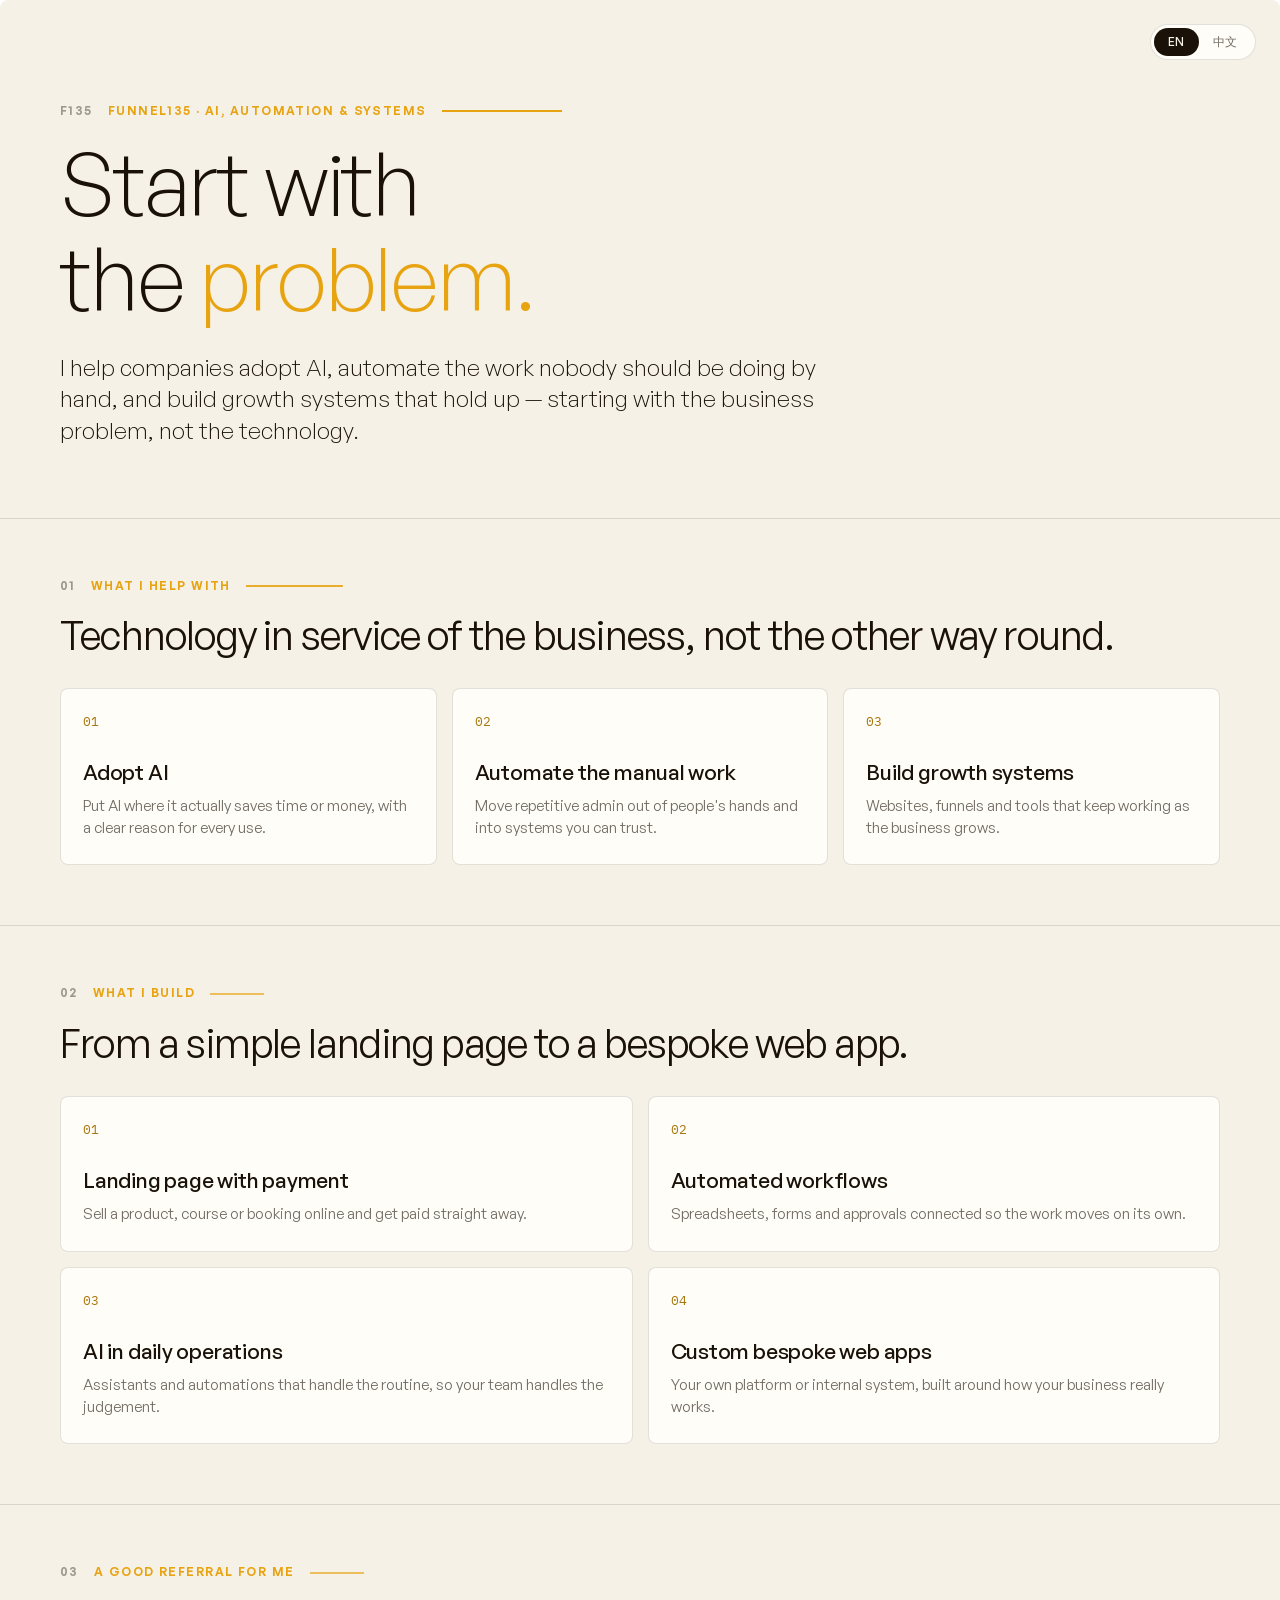
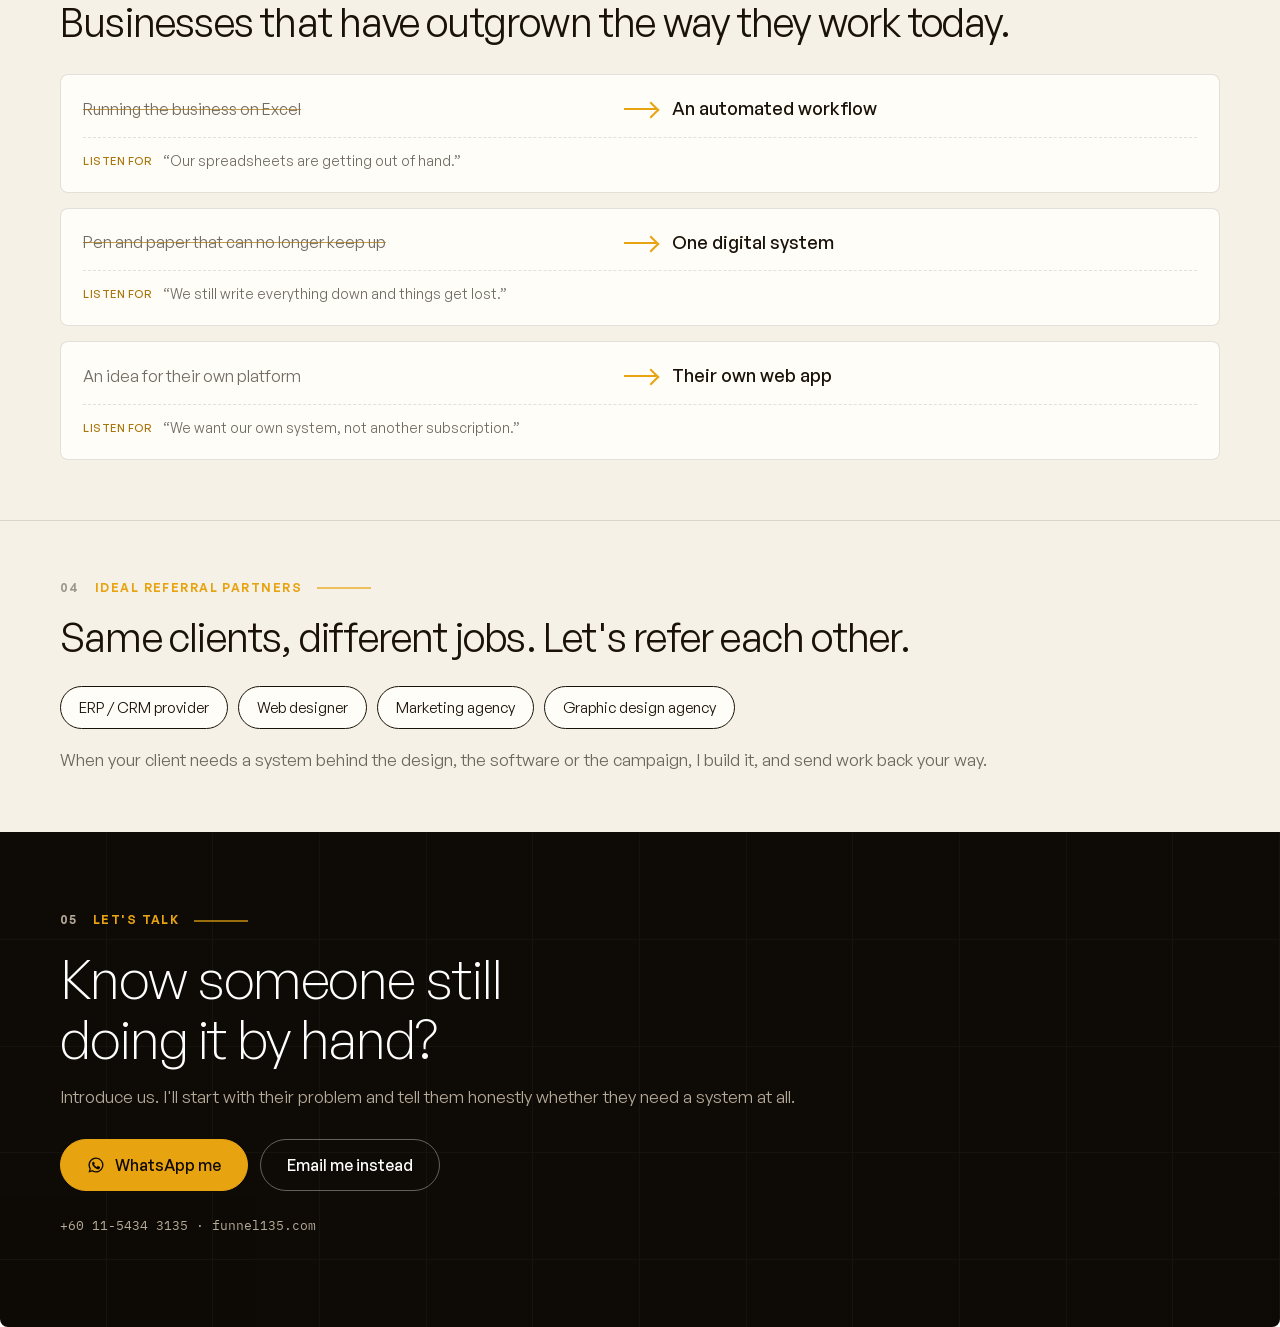
==== profile/ryan.html @ d37a24c1 "first commit" ====
<!doctype html>
<!--
  Funnel135 · BNI "My Business" embed. Single self-contained file: CSS, JS and fonts are all inline.

  Paste into the BNI profile's "My Business" field, replacing the src with this page's GitHub Pages URL:

  <iframe src="https://USERNAME.github.io/REPO/" width="100%" height="1000" scrolling="no" title="Funnel135 - My Business" style="border:0;width:100%;display:block;overflow:hidden" onload="var f=this,h=0,q=0,s=function(){f.style.setProperty('max-height','none','important');if(h)f.style.setProperty('height',h+'px','important')},v=function(){if(q)return;q=1;requestAnimationFrame(function(){q=0;f.contentWindow.postMessage({f135View:{top:f.getBoundingClientRect().top,vh:window.innerHeight}},'*')})};s();if(!f.r){f.r=1;window.addEventListener('message',function(e){if(e.source===f.contentWindow&&e.data&&e.data.f135Height){h=e.data.f135Height;s();v()}});window.addEventListener('scroll',v,{passive:true});window.addEventListener('resize',function(){setTimeout(s,100);v()})}f.contentWindow.postMessage('f135-height','*');v()"></iframe>

  The onload script sizes the frame to the page (f135-height / f135Height) and forwards the host's
  scroll position (f135View) so the eyebrow rules can scrub. Messages are only accepted from this
  frame (e.source), so no domain is hard-coded. Without the script the page falls back to a plain paragraph.
  Add ?lang=zh to the src to open in Chinese.
-->
<html lang="en">
<head>
<meta charset="utf-8">
<meta name="viewport" content="width=device-width, initial-scale=1">
<title>Funnel135 · My Business</title>
<meta name="robots" content="noindex">
<style>
  /* Fonts embedded so the page has no outside requests: General Sans (Fontshare, ITF Free Font License), IBM Plex Mono latin (SIL OFL). */
  @font-face{font-family:'General Sans';font-style:normal;font-weight:300;font-display:swap;src:url([data-uri]) format('woff2');}
  @font-face{font-family:'General Sans';font-style:normal;font-weight:400;font-display:swap;src:url([data-uri]) format('woff2');}
  @font-face{font-family:'General Sans';font-style:normal;font-weight:500;font-display:swap;src:url([data-uri]) format('woff2');}
  @font-face{font-family:'General Sans';font-style:normal;font-weight:600;font-display:swap;src:url([data-uri]) format('woff2');}
  @font-face{font-family:'IBM Plex Mono';font-style:normal;font-weight:400;font-display:swap;src:url([data-uri]) format('woff2');unicode-range:U+0000-00FF, U+0131, U+0152-0153, U+02BB-02BC, U+02C6, U+02DA, U+02DC, U+0304, U+0308, U+0329, U+2000-206F, U+20AC, U+2122, U+2191, U+2193, U+2212, U+2215, U+FEFF, U+FFFD;}

  /* ---- Funnel135 tokens (mirrors static/scss/abstracts/_tokens.scss) ---- */
  :root {
    --c-bg: #f5f1e7; --c-raised: #fffdf7; --c-sunk: #eee8da;
    --c-ink: #1a1208; --c-muted: rgba(26,18,8,.62); --c-dim: rgba(26,18,8,.40); --c-line: rgba(26,18,8,.12);
    --amber: #e8a311; --amber-hot: #ffb830; --amber-deep: #a8760c;
    --void: #0e0a06; --surface: #130d07; --paper: #ffffff; --ash: #b6aa99;
    --ease: cubic-bezier(0.22, 0.61, 0.36, 1); --ease-out: cubic-bezier(0.16, 1, 0.30, 1);
    --d-fast: 240ms; --d-base: 420ms; --d-slow: 720ms;
    --font-sans: 'General Sans', 'Inter', -apple-system, BlinkMacSystemFont, 'PingFang SC', 'Noto Sans SC', 'Microsoft YaHei', sans-serif;
    --font-mono: 'IBM Plex Mono', ui-monospace, SFMono-Regular, Menlo, monospace;
  }
  * { box-sizing: border-box; }
  html, body { margin: 0; background: transparent; }
  body { font-family: var(--font-sans); color: var(--c-ink); -webkit-font-smoothing: antialiased; }
  html[lang^="zh"] body { --font-sans: 'PingFang SC', 'Noto Sans SC', 'Microsoft YaHei', 'General Sans', sans-serif; letter-spacing: .01em; }
  a { color: inherit; }

  .fb { background: var(--c-bg); border-radius: 8px; overflow: hidden; position: relative; }
  .fb__in { padding: clamp(28px, 5vw, 60px) clamp(20px, 5vw, 60px); position: relative; }
  .fb section + section { border-top: 1px solid var(--c-line); }

  /* Section eyebrow: numeral + label + rule (mirrors base/_typography.scss).
     The rule is scrubbed from scroll position: 0.45 wide as the eyebrow enters
     from the bottom, 1 by the time it reaches 45% up the screen, reversing on
     the way back up. Falls back to fully drawn without JS. */
  .eyebrow { display: flex; align-items: center; gap: 15px; margin: 0 0 20px; font-size: 12px; font-weight: 600; line-height: 1.2;
    letter-spacing: .12em; text-transform: uppercase; color: var(--amber); }
  .eyebrow::after { content: ""; flex: 1; height: 1.5px; max-width: 120px; background: var(--amber); transform-origin: left;
    transform: scaleX(var(--eyebrow-scale, 1)); opacity: calc(0.35 + 0.65 * var(--eyebrow-scale, 1)); }
  .eyebrow__index { font-variant-numeric: tabular-nums; color: var(--c-dim); }
  .h { font-weight: 400; font-size: clamp(25px, 3.4vw, 40px); line-height: 1.12; letter-spacing: -.02em; margin: 0 0 15px; }
  .body { font-size: 17px; line-height: 1.5; color: var(--c-muted); margin: 0; }
  .body-sm { font-size: 15px; line-height: 1.45; color: var(--c-muted); margin: 0; }

  /* ---- language switcher ---- */
  .lang { position: absolute; top: clamp(16px, 3vw, 24px); right: clamp(16px, 3vw, 24px); z-index: 3;
    display: inline-flex; padding: 3px; border: 1px solid var(--c-line); border-radius: 70px; background: var(--c-raised); }
  .lang button { font: 500 12px/1 var(--font-sans); letter-spacing: .05em; border: 0; background: none; color: var(--c-muted);
    padding: 8px 14px; border-radius: 70px; cursor: pointer; transition: color var(--d-fast) var(--ease), background var(--d-fast) var(--ease); }
  .lang button:hover { color: var(--c-ink); }
  .lang button[aria-pressed="true"] { background: var(--c-ink); color: var(--c-bg); }
  .lang button:focus-visible { outline: 2px solid var(--amber); outline-offset: 2px; }

  /* ---- hero ---- */
  .hero { overflow: hidden; }
  .hero .fb__in { padding-top: clamp(76px, 9vw, 104px); padding-bottom: clamp(40px, 6vw, 72px); }
  .hero__num { position: absolute; right: -2%; bottom: -18%; font-weight: 300; font-size: clamp(160px, 30vw, 340px); line-height: 1;
    letter-spacing: -.04em; color: transparent; -webkit-text-stroke: 1px rgba(232,163,17,.35); pointer-events: none; user-select: none;
    animation: drift 14s var(--ease) infinite alternate; }
  .hero__title { font-weight: 300; font-size: clamp(40px, 7.4vw, 88px); line-height: 1.02; letter-spacing: -.025em; margin: 0 0 24px; max-width: 12ch; position: relative; }
  .hero__title .ln { display: block; overflow: hidden; padding-bottom: .06em; }
  .hero__title .ln > span { display: block; transform: translateY(105%); transition: transform 900ms var(--ease-out); }
  .hero__title .ln:nth-child(2) > span { transition-delay: 90ms; }
  .is-ready .hero__title .ln > span { transform: none; }
  .hero__title em { font-style: normal; color: var(--amber); }
  .hero__lede { font-size: clamp(18px, 2.1vw, 23px); font-weight: 300; line-height: 1.35; max-width: 34em; margin: 0; position: relative; }

  /* ---- cards (what I help with, what I build) ---- */
  .pillars { display: grid; grid-template-columns: repeat(3, 1fr); gap: 15px; margin-top: 30px; }
  .pillars--2 { grid-template-columns: repeat(2, 1fr); }
  .card { background: var(--c-raised); border: 1px solid var(--c-line); border-radius: 8px; padding: 24px 22px 26px; position: relative; overflow: hidden;
    transition: transform var(--d-base) var(--ease-out), box-shadow var(--d-base) var(--ease-out); }
  .card::after { content: ""; position: absolute; left: 0; right: 0; bottom: 0; height: 2px; background: var(--amber); transform: scaleX(0); transform-origin: left;
    transition: transform var(--d-base) var(--ease-out); }
  .card:hover { transform: translateY(-4px); box-shadow: 0 14px 30px -18px rgba(26,18,8,.35); }
  .card:hover::after { transform: scaleX(1); }
  .card__n { font-family: var(--font-mono); font-size: 13px; color: var(--amber-deep); margin-bottom: 30px; display: block; }
  .card h3 { font-size: 21px; font-weight: 500; line-height: 1.2; margin: 0 0 10px; letter-spacing: -.01em; }

  /* ---- referral (from -> to) ---- */
  .refs { display: grid; gap: 15px; margin-top: 30px; }
  .ref { background: var(--c-raised); border: 1px solid var(--c-line); border-radius: 8px; padding: 22px; display: grid;
    grid-template-columns: 1fr 32px 1fr; gap: 16px; align-items: center; }
  .ref__from { color: var(--c-muted); font-size: 16px; line-height: 1.4; }
  .ref__from s { text-decoration-color: rgba(232,163,17,.0); transition: text-decoration-color 600ms var(--ease) 700ms; }
  .ref.is-in .ref__from s { text-decoration-color: rgba(168,118,12,.7); }
  .ref__to { font-size: 18px; font-weight: 500; line-height: 1.3; }
  .ref__arrow { height: 2px; background: var(--c-line); position: relative; }
  .ref__arrow::before { content: ""; position: absolute; inset: 0; background: var(--amber); transform: scaleX(0); transform-origin: left; transition: transform 700ms var(--ease-out); }
  .ref__arrow::after { content: ""; position: absolute; right: -1px; top: -4px; width: 10px; height: 10px; border-top: 2px solid var(--amber); border-right: 2px solid var(--amber);
    transform: rotate(45deg) scale(0); transition: transform 300ms var(--ease-out) 600ms; }
  .ref.is-in .ref__arrow::before { transform: scaleX(1); }
  .ref.is-in .ref__arrow::after { transform: rotate(45deg) scale(1); }
  .ref__say { grid-column: 1 / -1; border-top: 1px dashed var(--c-line); padding-top: 14px; font-size: 14px; color: var(--c-muted); display: flex; gap: 10px; }
  .ref__say span:first-child { font-size: 11px; font-weight: 500; letter-spacing: .05em; text-transform: uppercase; color: var(--amber-deep); white-space: nowrap; padding-top: 2px; }

  /* ---- partners ---- */
  .chips { display: flex; flex-wrap: wrap; gap: 10px; margin: 26px 0 18px; padding: 0; list-style: none; }
  .chips li { border: 1px solid var(--c-ink); border-radius: 70px; padding: 10px 18px; font-size: 15px; background: var(--c-raised);
    transition: background var(--d-fast) var(--ease), color var(--d-fast) var(--ease), border-color var(--d-fast) var(--ease); }
  .chips li:hover { background: var(--amber); border-color: var(--amber); }

  /* ---- contact (inverted) ---- */
  .is-dark { background: var(--void); color: var(--paper); position: relative; overflow: hidden; }
  .is-dark .eyebrow__index { color: var(--ash); }
  .is-dark .body { color: var(--ash); }
  .grid { position: absolute; inset: 0; display: grid; grid-template-columns: repeat(12, 1fr); pointer-events: none; opacity: .9; }
  .grid i { border-right: 1px solid rgba(255,255,255,.04); border-bottom: 1px solid rgba(255,255,255,.04); aspect-ratio: 1; transition: background 3s var(--ease); }
  .grid i.on { background: rgba(232,163,17,.14); transition: background 120ms linear; }
  .contact .fb__in { padding-top: clamp(44px, 7vw, 80px); padding-bottom: clamp(44px, 7vw, 80px); }
  .contact .h { font-weight: 300; font-size: clamp(30px, 4.6vw, 54px); max-width: 15ch; }
  .actions { display: flex; flex-wrap: wrap; gap: 12px; margin-top: 30px; }
  .btn { display: inline-flex; align-items: center; gap: 10px; text-decoration: none; font: 500 16px/1 var(--font-sans); padding: 16px 26px; border-radius: 70px;
    border: 1px solid currentColor; position: relative; overflow: hidden; transition: background var(--d-fast) var(--ease), color var(--d-fast) var(--ease), transform 120ms var(--ease); }
  .btn:active { transform: scale(.98); }
  .btn svg { width: 18px; height: 18px; flex: none; }
  .btn--solid { background: var(--amber); border-color: var(--amber); color: var(--void); }
  .btn--solid:hover { background: var(--amber-hot); border-color: var(--amber-hot); }
  .btn--solid::after { content: ""; position: absolute; top: 0; bottom: 0; width: 40%; left: -60%; background: linear-gradient(100deg, transparent, rgba(255,255,255,.45), transparent);
    animation: shine 4.5s var(--ease) infinite; }
  .btn--ghost { color: var(--paper); border-color: rgba(255,255,255,.35); }
  .btn--ghost:hover { background: var(--paper); color: var(--void); }
  .btn:focus-visible { outline: 2px solid var(--amber-hot); outline-offset: 3px; }
  .meta { margin-top: 26px; font-family: var(--font-mono); font-size: 13px; color: var(--ash); }

  /* ---- scroll reveal ---- */
  [data-reveal] { opacity: 0; transform: translateY(18px); transition: opacity var(--d-slow) var(--ease-out), transform var(--d-slow) var(--ease-out); }
  [data-reveal].is-in { opacity: 1; transform: none; }
  [data-reveal="stagger"] > * { opacity: 0; transform: translateY(18px); transition: opacity var(--d-slow) var(--ease-out), transform var(--d-slow) var(--ease-out); }
  [data-reveal="stagger"].is-in { opacity: 1; transform: none; }
  [data-reveal="stagger"].is-in > * { opacity: 1; transform: none; }
  [data-reveal="stagger"].is-in > :nth-child(2) { transition-delay: 90ms; } [data-reveal="stagger"].is-in > :nth-child(3) { transition-delay: 180ms; }
  [data-reveal="stagger"].is-in > :nth-child(4) { transition-delay: 270ms; }

  @keyframes drift { from { transform: translate(0, 0); } to { transform: translate(-30px, -14px); } }
  @keyframes shine { 0%, 65% { left: -60%; } 100% { left: 130%; } }

  /* ---- compact fallback: plain text when the frame can't show the full design ---- */
  .plain { display: none; font-size: 15px; line-height: 1.5; color: var(--c-ink); margin: 0; padding: 4px 0; }
  .plain a { color: var(--amber-deep); }
  .compact .fb { display: none; }
  .compact .plain { display: block; }

  @media (max-width: 720px) {
    .pillars, .pillars--2 { grid-template-columns: 1fr; }
    .ref { grid-template-columns: 1fr; gap: 12px; }
    .ref__arrow { width: 32px; }
    .ref__say { flex-direction: column; gap: 4px; }
    .btn { width: 100%; justify-content: center; }
  }
  @media (prefers-reduced-motion: reduce) {
    *, *::before, *::after { animation: none !important; transition: none !important; }
    [data-reveal], [data-reveal] > *, .hero__title .ln > span { opacity: 1 !important; transform: none !important; }
    .ref__arrow::before, .eyebrow::after { transform: none !important; opacity: 1 !important; }
    .ref__arrow::after { transform: rotate(45deg) !important; }
  }
</style>
</head>
<body>

<div class="fb" id="fb">

  <div class="lang" role="group" aria-label="Language">
    <button type="button" data-lang="en" aria-pressed="true">EN</button>
    <button type="button" data-lang="zh" aria-pressed="false">中文</button>
  </div>

  <!-- Hero -->
  <section class="hero">
    <div class="hero__num" aria-hidden="true">135</div>
    <div class="fb__in">
      <p class="eyebrow"><span class="eyebrow__index">F135</span><span data-i18n="hero.label">Funnel135 · AI, automation &amp; systems</span></p>
      <h1 class="hero__title">
        <span class="ln"><span data-i18n="hero.t1">Start with</span></span>
        <span class="ln"><span data-i18n="hero.t2">the <em>problem.</em></span></span>
      </h1>
      <p class="hero__lede" data-i18n="hero.lede">I help companies adopt AI, automate the work nobody should be doing by hand, and build growth systems that hold up — starting with the business problem, not the technology.</p>    </div>
  </section>

  <!-- What I help with -->
  <section>
    <div class="fb__in">
      <p class="eyebrow"><span class="eyebrow__index">01</span><span data-i18n="help.label">What I help with</span></p>
      <h2 class="h" data-i18n="help.h">Technology in service of the business, not the other way round.</h2>
      <div class="pillars" data-reveal="stagger">
        <div class="card">
          <span class="card__n">01</span>
          <h3 data-i18n="help.c1.h">Adopt AI</h3>
          <p class="body-sm" data-i18n="help.c1.p">Put AI where it actually saves time or money, with a clear reason for every use.</p>
        </div>
        <div class="card">
          <span class="card__n">02</span>
          <h3 data-i18n="help.c2.h">Automate the manual work</h3>
          <p class="body-sm" data-i18n="help.c2.p">Move repetitive admin out of people's hands and into systems you can trust.</p>
        </div>
        <div class="card">
          <span class="card__n">03</span>
          <h3 data-i18n="help.c3.h">Build growth systems</h3>
          <p class="body-sm" data-i18n="help.c3.p">Websites, funnels and tools that keep working as the business grows.</p>
        </div>
      </div>
    </div>
  </section>

  <!-- What I build -->
  <section>
    <div class="fb__in">
      <p class="eyebrow"><span class="eyebrow__index">02</span><span data-i18n="build.label">What I build</span></p>
      <h2 class="h" data-i18n="build.h">From a simple landing page to a bespoke web app.</h2>
      <div class="pillars pillars--2" data-reveal="stagger">
        <div class="card">
          <span class="card__n">01</span>
          <h3 data-i18n="build.s1.h">Landing page with payment</h3>
          <p class="body-sm" data-i18n="build.s1.p">Sell a product, course or booking online and get paid straight away.</p>
        </div>
        <div class="card">
          <span class="card__n">02</span>
          <h3 data-i18n="build.s2.h">Automated workflows</h3>
          <p class="body-sm" data-i18n="build.s2.p">Spreadsheets, forms and approvals connected so the work moves on its own.</p>
        </div>
        <div class="card">
          <span class="card__n">03</span>
          <h3 data-i18n="build.s3.h">AI in daily operations</h3>
          <p class="body-sm" data-i18n="build.s3.p">Assistants and automations that handle the routine, so your team handles the judgement.</p>
        </div>
        <div class="card">
          <span class="card__n">04</span>
          <h3 data-i18n="build.s4.h">Custom bespoke web apps</h3>
          <p class="body-sm" data-i18n="build.s4.p">Your own platform or internal system, built around how your business really works.</p>
        </div>
      </div>
    </div>
  </section>

  <!-- Ideal referral -->
  <section>
    <div class="fb__in">
      <p class="eyebrow"><span class="eyebrow__index">03</span><span data-i18n="ref.label">A good referral for me</span></p>
      <h2 class="h" data-i18n="ref.h">Businesses that have outgrown the way they work today.</h2>
      <div class="refs">
        <div class="ref" data-reveal>
          <div class="ref__from"><s data-i18n="ref.r1.from">Running the business on Excel</s></div>
          <div class="ref__arrow" aria-hidden="true"></div>
          <div class="ref__to" data-i18n="ref.r1.to">An automated workflow</div>
          <div class="ref__say"><span data-i18n="ref.listen">Listen for</span><span data-i18n="ref.r1.say">“Our spreadsheets are getting out of hand.”</span></div>
        </div>
        <div class="ref" data-reveal>
          <div class="ref__from"><s data-i18n="ref.r2.from">Pen and paper that can no longer keep up</s></div>
          <div class="ref__arrow" aria-hidden="true"></div>
          <div class="ref__to" data-i18n="ref.r2.to">One digital system</div>
          <div class="ref__say"><span data-i18n="ref.listen">Listen for</span><span data-i18n="ref.r2.say">“We still write everything down and things get lost.”</span></div>
        </div>
        <div class="ref" data-reveal>
          <div class="ref__from"><span data-i18n="ref.r3.from">An idea for their own platform</span></div>
          <div class="ref__arrow" aria-hidden="true"></div>
          <div class="ref__to" data-i18n="ref.r3.to">Their own web app</div>
          <div class="ref__say"><span data-i18n="ref.listen">Listen for</span><span data-i18n="ref.r3.say">“We want our own system, not another subscription.”</span></div>
        </div>
      </div>
    </div>
  </section>

  <!-- Referral partners -->
  <section>
    <div class="fb__in">
      <p class="eyebrow"><span class="eyebrow__index">04</span><span data-i18n="partner.label">Ideal referral partners</span></p>
      <h2 class="h" data-i18n="partner.h">Same clients, different jobs. Let's refer each other.</h2>
      <ul class="chips" data-reveal="stagger">
        <li data-i18n="partner.p1">ERP / CRM provider</li>
        <li data-i18n="partner.p2">Web designer</li>
        <li data-i18n="partner.p3">Marketing agency</li>
        <li data-i18n="partner.p4">Graphic design agency</li>
      </ul>
      <p class="body" data-i18n="partner.p">When your client needs a system behind the design, the software or the campaign, I build it, and send work back your way.</p>
    </div>
  </section>

  <!-- Contact -->
  <section class="contact is-dark">
    <div class="grid" id="grid" aria-hidden="true"></div>
    <div class="fb__in">
      <p class="eyebrow"><span class="eyebrow__index">05</span><span data-i18n="contact.label">Let's talk</span></p>
      <h2 class="h" data-i18n="contact.h">Know someone still doing it by hand?</h2>
      <p class="body" data-i18n="contact.p">Introduce us. I'll start with their problem and tell them honestly whether they need a system at all.</p>
      <div class="actions">
        <a class="btn btn--solid" href="https://wa.me/601154343135" target="_blank" rel="noopener">
          <svg viewBox="0 0 24 24" fill="currentColor" aria-hidden="true"><path d="M12 2a10 10 0 0 0-8.6 15.1L2 22l5-1.3A10 10 0 1 0 12 2Zm0 18.2a8.2 8.2 0 0 1-4.2-1.2l-.3-.2-3 .8.8-2.9-.2-.3A8.2 8.2 0 1 1 12 20.2Zm4.5-6.1c-.2-.1-1.5-.7-1.7-.8-.2-.1-.4-.1-.6.1l-.8 1c-.1.2-.3.2-.5.1a6.7 6.7 0 0 1-3.3-2.9c-.2-.4.2-.4.7-1.3.1-.2 0-.3 0-.4l-.8-1.8c-.2-.5-.4-.4-.6-.4h-.5a1 1 0 0 0-.7.3 3 3 0 0 0-.9 2.2 5.2 5.2 0 0 0 1.1 2.7 11.8 11.8 0 0 0 4.5 4c1.7.7 2.3.8 3.2.6.5-.1 1.5-.6 1.7-1.2.2-.6.2-1.1.2-1.2-.1-.1-.3-.2-.5-.3Z"/></svg>
          <span data-i18n="contact.wa">WhatsApp me</span>
        </a>
        <a class="btn btn--ghost" href="mailto:hello@funnel135.com" data-i18n="contact.email">Email me instead</a>
      </div>
      <p class="meta">+60 11-5434 3135 · funnel135.com</p>
    </div>
  </section>
</div>

<p class="plain" id="plain"><span data-i18n="plain">Funnel135 helps companies adopt AI, automate manual work and build growth systems, from a simple landing page with payment to a custom web app. Good referrals: businesses running on Excel, on pen and paper, or wanting their own web app.</span> <a href="https://wa.me/601154343135" target="_blank" rel="noopener">WhatsApp +60 11-5434 3135</a> · <a href="mailto:hello@funnel135.com">hello@funnel135.com</a></p>

<script>
/* Language switcher: EN is written in the markup; ZH comes from this table. */
(function () {
  var ZH = {
    'hero.label': 'Funnel135 · AI、自动化与系统',
    'hero.t1': '先从',
    'hero.t2': '<em>问题</em>开始。',
    'hero.lede': '我帮助企业导入 AI，把不该靠人手做的工作自动化，并打造经得起考验的增长系统——从业务问题出发，而不是从技术出发。',
    'help.label': '我能帮什么',
    'help.h': '让技术为业务服务，而不是反过来。',
    'help.c1.h': '导入 AI',
    'help.c1.p': '把 AI 用在真正能省时间、省成本的地方，每一项都有清楚的理由。',
    'help.c2.h': '把手工作业自动化',
    'help.c2.p': '把重复的行政工作从人手中移到可靠的系统里。',
    'help.c3.h': '打造增长系统',
    'help.c3.p': '网站、销售漏斗与工具，随着业务成长持续发挥作用。',
    'build.label': '我做什么',
    'build.h': '从简单的收款落地页，到量身定制的网络应用。',
    'build.s1.h': '附带收款的落地页',
    'build.s1.p': '在线销售产品、课程或预约，马上收款。',
    'build.s2.h': '自动化工作流程',
    'build.s2.p': '把表格、表单与审批串连起来，让工作自动往前走。',
    'build.s3.h': '日常运营中的 AI',
    'build.s3.p': '让助手与自动化处理例行工作，团队专注于需要判断的事。',
    'build.s4.h': '量身定制的网络应用',
    'build.s4.p': '属于你自己的平台或内部系统，按照业务的真实运作方式打造。',
    'ref.label': '我的理想转介',
    'ref.h': '现有做法已经跟不上业务的公司。',
    'ref.listen': '留意这句话',
    'ref.r1.from': '靠 Excel 管理整个业务',
    'ref.r1.to': '自动化工作流程',
    'ref.r1.say': '“我们的表格已经乱到管不了了。”',
    'ref.r2.from': '纸笔作业，已经应付不来',
    'ref.r2.to': '一套数码系统',
    'ref.r2.say': '“我们还是什么都用手写，常常有东西不见。”',
    'ref.r3.from': '想拥有自己的平台',
    'ref.r3.to': '自己的网络应用',
    'ref.r3.say': '“我们想要自己的系统，不想再多订一个软件。”',
    'partner.label': '理想转介伙伴',
    'partner.h': '服务同一群客户，各做各的专业。互相转介吧。',
    'partner.p1': 'ERP / CRM 供应商',
    'partner.p2': '网页设计师',
    'partner.p3': '营销公司',
    'partner.p4': '平面设计公司',
    'partner.p': '当你的客户在设计、软件或营销活动背后需要一套系统时，由我来打造，也会把生意转介回给你。',
    'contact.label': '聊一聊',
    'contact.h': '认识还在靠人手做事的人吗？',
    'contact.p': '介绍我们认识。我会先了解他们的问题，并坦白告诉他们是否真的需要一套系统。',
    'contact.wa': 'WhatsApp 联系我',
    'contact.email': '改用电邮联系',
    'plain': 'Funnel135 帮助企业导入 AI、将手工作业自动化并打造增长系统，从附带收款的落地页到量身定制的网络应用。理想转介：靠 Excel 或纸笔运作、或想拥有自己网络应用的企业。'
  };
  var els = document.querySelectorAll('[data-i18n]');
  var EN = [];
  for (var i = 0; i < els.length; i++) EN.push(els[i].innerHTML);
  var btns = document.querySelectorAll('.lang button');

  function setLang(lang) {
    if (lang !== 'zh') lang = 'en';
    for (var i = 0; i < els.length; i++) {
      var zh = ZH[els[i].getAttribute('data-i18n')];
      els[i].innerHTML = lang === 'zh' && zh ? zh : EN[i];
    }
    document.documentElement.lang = lang === 'zh' ? 'zh-Hans' : 'en';
    for (var j = 0; j < btns.length; j++) btns[j].setAttribute('aria-pressed', btns[j].getAttribute('data-lang') === lang);
    try { localStorage.setItem('f135-lang', lang); } catch (e) {}
  }
  for (var k = 0; k < btns.length; k++) btns[k].addEventListener('click', function () { setLang(this.getAttribute('data-lang')); });

  var m = location.search.match(/[?&]lang=(en|zh)/i), start = m ? m[1].toLowerCase() : null;
  if (!start) { try { start = localStorage.getItem('f135-lang'); } catch (e) {} }
  setLang(start || 'en');
})();

/* Motion: hero line mask, scroll reveals, amber grid flashes. */
(function () {
  var reduce = window.matchMedia && window.matchMedia('(prefers-reduced-motion: reduce)').matches;
  requestAnimationFrame(function () { document.getElementById('fb').classList.add('is-ready'); });

  var targets = document.querySelectorAll('[data-reveal]');
  function showAll() { for (var i = 0; i < targets.length; i++) targets[i].classList.add('is-in'); }
  if (reduce || !('IntersectionObserver' in window)) showAll();
  else {
    var io = new IntersectionObserver(function (en) {
      en.forEach(function (e) { if (e.isIntersecting) { e.target.classList.add('is-in'); io.unobserve(e.target); } });
    }, { threshold: 0.2 });
    for (var i = 0; i < targets.length; i++) io.observe(targets[i]);
    setTimeout(showAll, 8000); /* never leave content hidden */
  }

  var grid = document.getElementById('grid');
  for (var c = 0; c < 12 * 8; c++) grid.appendChild(document.createElement('i'));
  if (reduce) return;
  var cells = grid.children;
  setInterval(function () {
    var cell = cells[Math.floor(Math.random() * cells.length)];
    cell.classList.add('on');
    setTimeout(function () { cell.classList.remove('on'); }, 160);
  }, 260);
})();

/* Eyebrow rule: scrubbed off scroll position, not looped (mirrors initEyebrow
   in static/js/main.js). The frame is sized to its content, so it never
   scrolls itself: the host page's onload script forwards the frame's position
   as { f135View: { top, vh } } and that stands in for our own scroll.
   Opened on its own, it reads its own scroll. Until either arrives the rules
   stay fully drawn. */
(function () {
  var rules = Array.prototype.slice.call(document.querySelectorAll('.eyebrow'));
  if (!rules.length || (window.matchMedia && window.matchMedia('(prefers-reduced-motion: reduce)').matches)) return;

  var MIN = 0.45, END = 0.45, view = null, queued = false,
      inFrame = (function () { try { return window.self !== window.top; } catch (e) { return true; } })();

  function update() {
    queued = false;
    var offset = view ? view.top : 0, vh = view ? view.vh : window.innerHeight;
    rules.forEach(function (el) {
      var top = offset + el.getBoundingClientRect().top;
      var progress = (vh - top) / (vh * (1 - END));
      if (progress < 0) progress = 0;
      if (progress > 1) progress = 1;
      el.style.setProperty('--eyebrow-scale', (MIN + (1 - MIN) * progress).toFixed(3));
    });
  }
  function onScroll() { if (queued) return; queued = true; requestAnimationFrame(update); }

  if (inFrame) {
    window.addEventListener('message', function (e) {
      if (e.source === window.parent && e.data && e.data.f135View) { view = e.data.f135View; onScroll(); }
    });
  } else {
    update();
    window.addEventListener('scroll', onScroll, { passive: true });
    window.addEventListener('resize', onScroll, { passive: true });
  }
})();

/* Auto-height handshake with the host page, plus a compact fallback.
   In a frame: show the plain paragraph until the host answers 'f135-height'
   and makes the frame tall enough. On its own: always the full design. */
(function () {
  var root = document.documentElement, fb = document.getElementById('fb'), last = 0, shook = false,
      inFrame = (function () { try { return window.self !== window.top; } catch (e) { return true; } })();
  function fullH() { return Math.ceil(fb.getBoundingClientRect().height) || fb.scrollHeight; }
  function send() {
    if (!inFrame) return;
    var wasCompact = root.classList.contains('compact');
    if (wasCompact) root.classList.remove('compact'); /* measure the full design, not the fallback */
    var h = fullH();
    if (wasCompact) root.classList.add('compact');
    if (h && h !== last) { last = h; try { parent.postMessage({ f135Height: h }, '*'); } catch (e) {} }
  }
  function check() {
    var ok = !inFrame || (shook && window.innerHeight >= last - 40);
    root.classList.toggle('compact', !ok);
  }
  check();
  window.addEventListener('message', function (e) {
    if (e.data === 'f135-height') { shook = true; last = 0; send(); setTimeout(check, 150); setTimeout(check, 800); }
  });
  window.addEventListener('load', function () { send(); check(); setTimeout(check, 1500); setTimeout(check, 4000); });
  window.addEventListener('resize', function () { send(); setTimeout(check, 100); });
  document.addEventListener('click', function (e) { if (e.target.closest && e.target.closest('.lang')) setTimeout(function () { send(); check(); }, 50); });
  if ('ResizeObserver' in window) new ResizeObserver(send).observe(fb);
})();
</script>
</body>
</html>
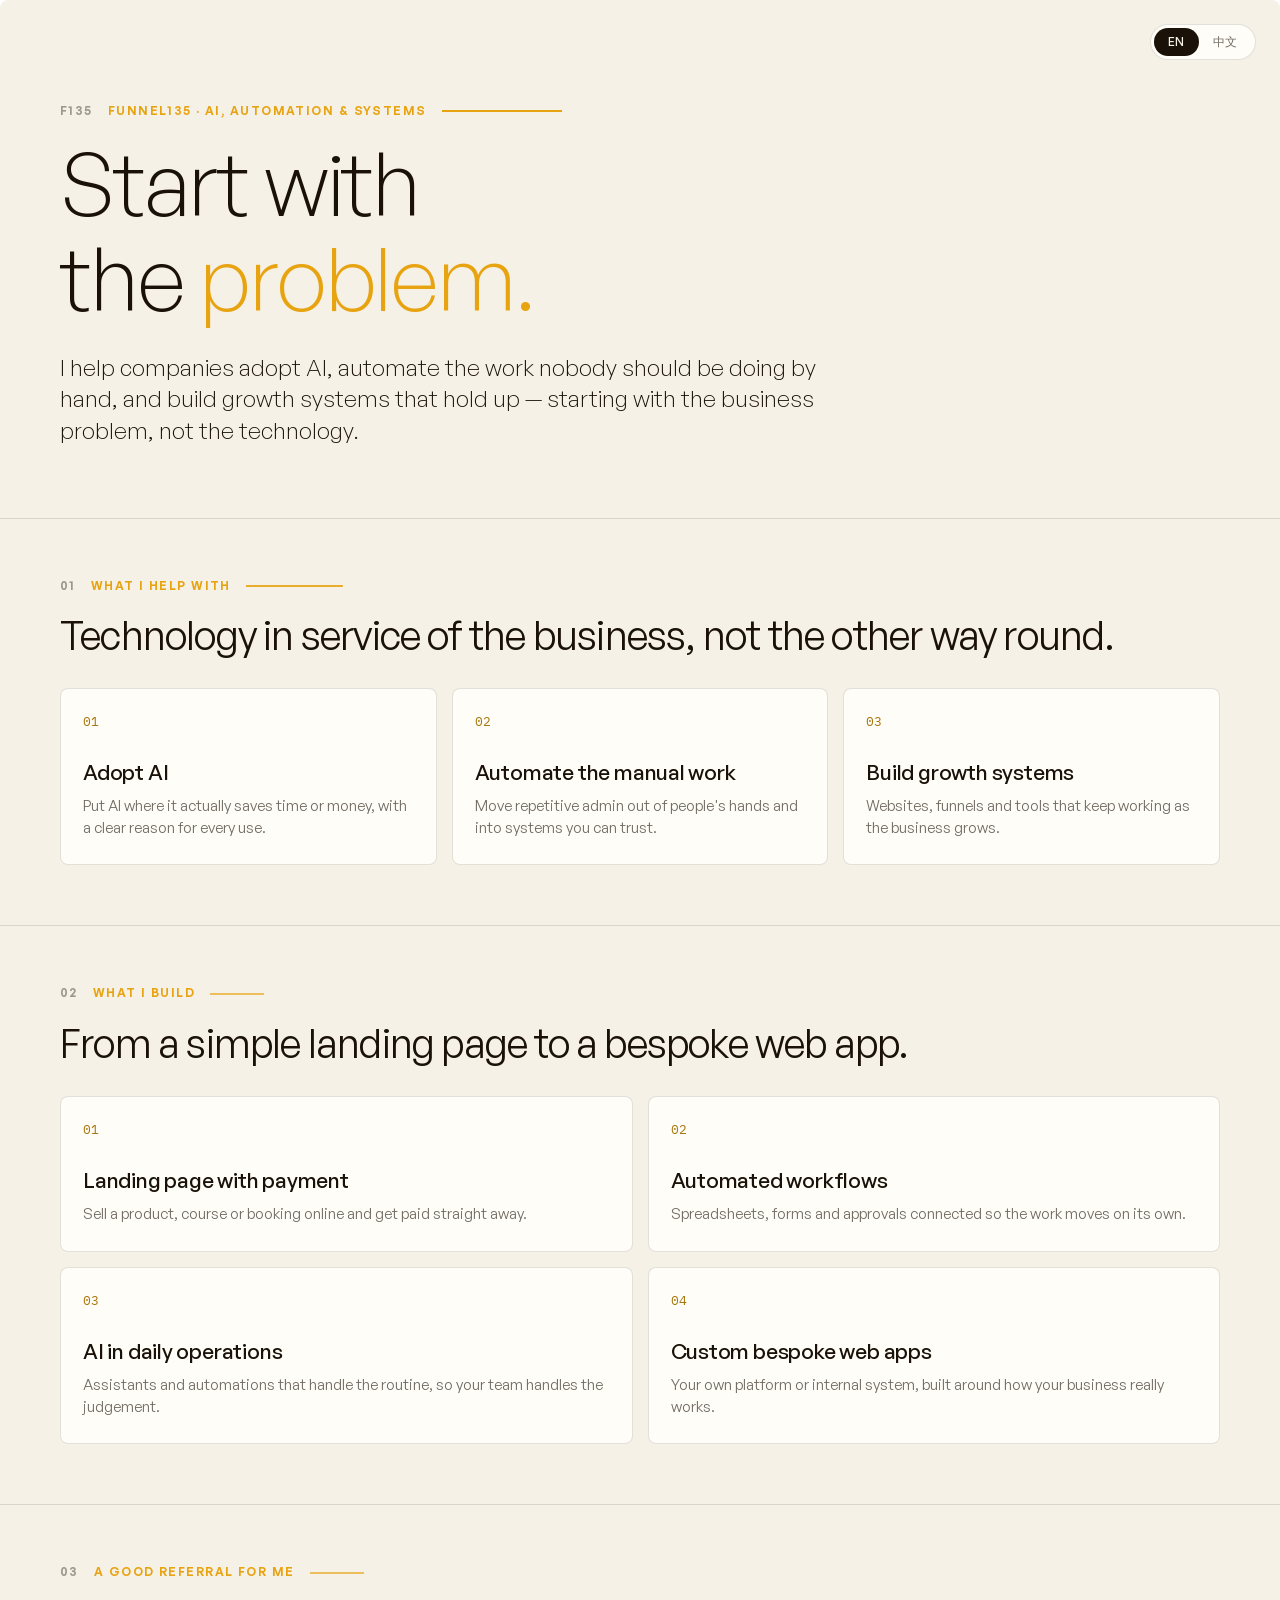
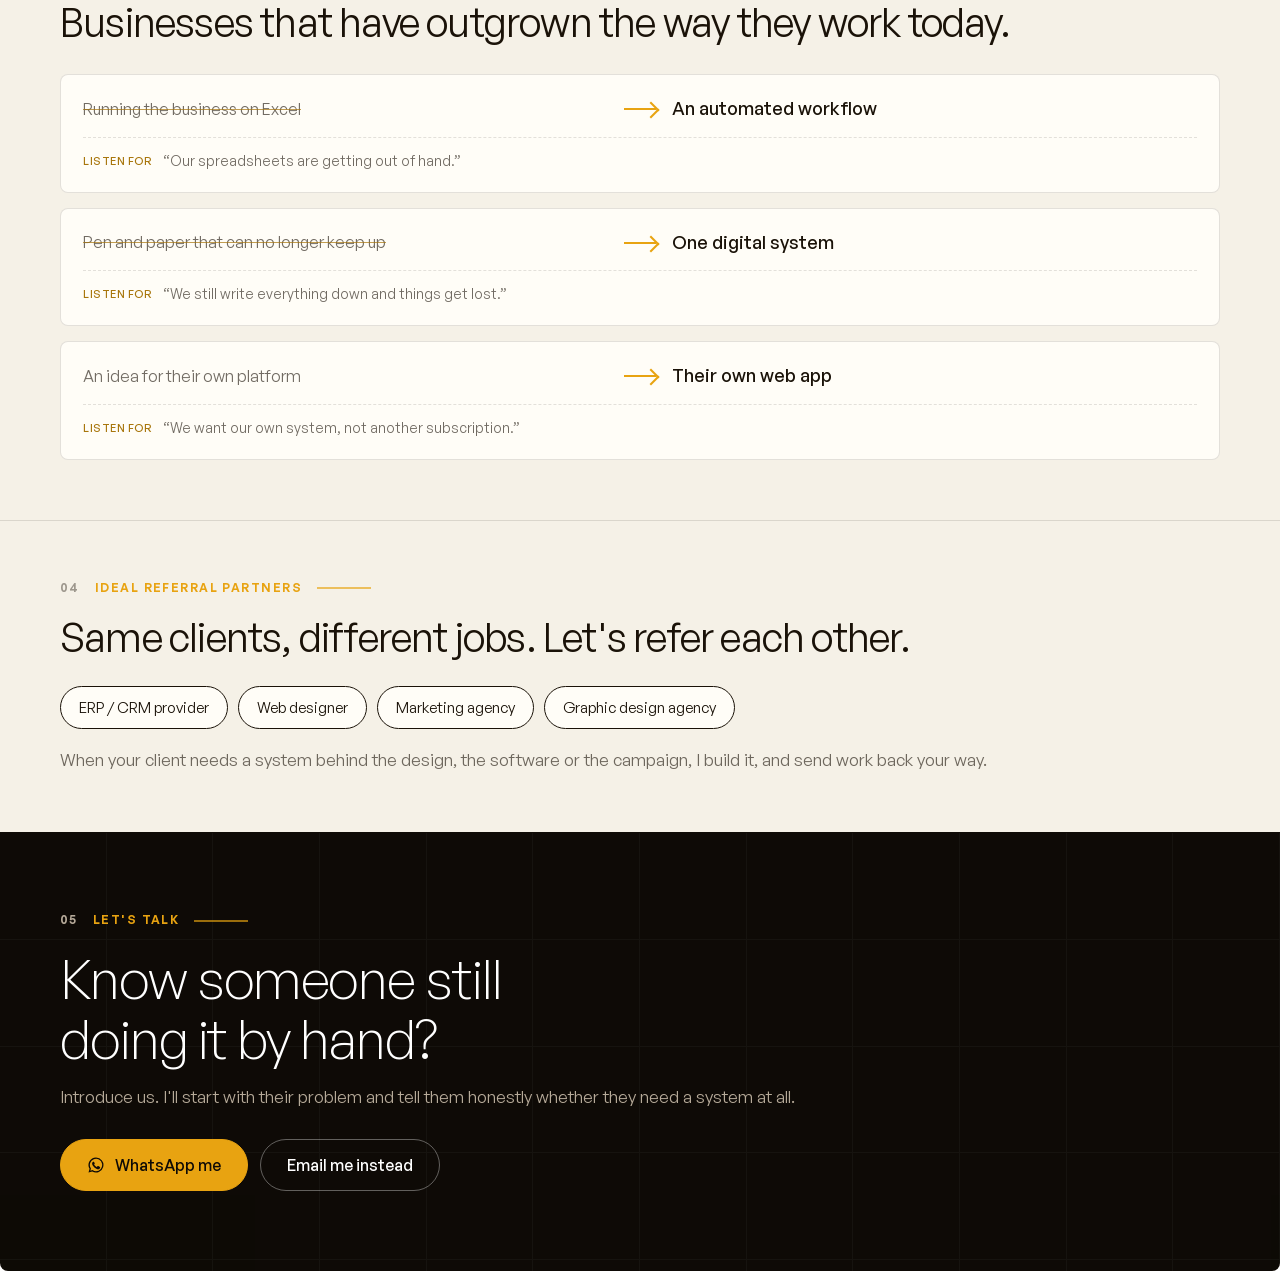
==== commit 0649ac0c: "updated wa text" ====
--- a/profile/ryan.html
+++ b/profile/ryan.html
@@ -1,16 +1,4 @@
 <!doctype html>
-<!--
-  Funnel135 · BNI "My Business" embed. Single self-contained file: CSS, JS and fonts are all inline.
-
-  Paste into the BNI profile's "My Business" field, replacing the src with this page's GitHub Pages URL:
-
-  <iframe src="https://USERNAME.github.io/REPO/" width="100%" height="1000" scrolling="no" title="Funnel135 - My Business" style="border:0;width:100%;display:block;overflow:hidden" onload="var f=this,h=0,q=0,s=function(){f.style.setProperty('max-height','none','important');if(h)f.style.setProperty('height',h+'px','important')},v=function(){if(q)return;q=1;requestAnimationFrame(function(){q=0;f.contentWindow.postMessage({f135View:{top:f.getBoundingClientRect().top,vh:window.innerHeight}},'*')})};s();if(!f.r){f.r=1;window.addEventListener('message',function(e){if(e.source===f.contentWindow&&e.data&&e.data.f135Height){h=e.data.f135Height;s();v()}});window.addEventListener('scroll',v,{passive:true});window.addEventListener('resize',function(){setTimeout(s,100);v()})}f.contentWindow.postMessage('f135-height','*');v()"></iframe>
-
-  The onload script sizes the frame to the page (f135-height / f135Height) and forwards the host's
-  scroll position (f135View) so the eyebrow rules can scrub. Messages are only accepted from this
-  frame (e.source), so no domain is hard-coded. Without the script the page falls back to a plain paragraph.
-  Add ?lang=zh to the src to open in Chinese.
--->
 <html lang="en">
 <head>
 <meta charset="utf-8">
@@ -46,10 +34,6 @@
   .fb__in { padding: clamp(28px, 5vw, 60px) clamp(20px, 5vw, 60px); position: relative; }
   .fb section + section { border-top: 1px solid var(--c-line); }
 
-  /* Section eyebrow: numeral + label + rule (mirrors base/_typography.scss).
-     The rule is scrubbed from scroll position: 0.45 wide as the eyebrow enters
-     from the bottom, 1 by the time it reaches 45% up the screen, reversing on
-     the way back up. Falls back to fully drawn without JS. */
   .eyebrow { display: flex; align-items: center; gap: 15px; margin: 0 0 20px; font-size: 12px; font-weight: 600; line-height: 1.2;
     letter-spacing: .12em; text-transform: uppercase; color: var(--amber); }
   .eyebrow::after { content: ""; flex: 1; height: 1.5px; max-width: 120px; background: var(--amber); transform-origin: left;
@@ -300,13 +284,12 @@
       <h2 class="h" data-i18n="contact.h">Know someone still doing it by hand?</h2>
       <p class="body" data-i18n="contact.p">Introduce us. I'll start with their problem and tell them honestly whether they need a system at all.</p>
       <div class="actions">
-        <a class="btn btn--solid" href="https://wa.me/601154343135" target="_blank" rel="noopener">
+        <a class="btn btn--solid" href="https://wa.me/601154343135?text=Hey Ryan, Met you through BNI, let's talk" target="_blank" rel="noopener">
           <svg viewBox="0 0 24 24" fill="currentColor" aria-hidden="true"><path d="M12 2a10 10 0 0 0-8.6 15.1L2 22l5-1.3A10 10 0 1 0 12 2Zm0 18.2a8.2 8.2 0 0 1-4.2-1.2l-.3-.2-3 .8.8-2.9-.2-.3A8.2 8.2 0 1 1 12 20.2Zm4.5-6.1c-.2-.1-1.5-.7-1.7-.8-.2-.1-.4-.1-.6.1l-.8 1c-.1.2-.3.2-.5.1a6.7 6.7 0 0 1-3.3-2.9c-.2-.4.2-.4.7-1.3.1-.2 0-.3 0-.4l-.8-1.8c-.2-.5-.4-.4-.6-.4h-.5a1 1 0 0 0-.7.3 3 3 0 0 0-.9 2.2 5.2 5.2 0 0 0 1.1 2.7 11.8 11.8 0 0 0 4.5 4c1.7.7 2.3.8 3.2.6.5-.1 1.5-.6 1.7-1.2.2-.6.2-1.1.2-1.2-.1-.1-.3-.2-.5-.3Z"/></svg>
           <span data-i18n="contact.wa">WhatsApp me</span>
         </a>
         <a class="btn btn--ghost" href="mailto:hello@funnel135.com" data-i18n="contact.email">Email me instead</a>
       </div>
-      <p class="meta">+60 11-5434 3135 · funnel135.com</p>
     </div>
   </section>
 </div>
@@ -414,12 +397,7 @@
   }, 260);
 })();
 
-/* Eyebrow rule: scrubbed off scroll position, not looped (mirrors initEyebrow
-   in static/js/main.js). The frame is sized to its content, so it never
-   scrolls itself: the host page's onload script forwards the frame's position
-   as { f135View: { top, vh } } and that stands in for our own scroll.
-   Opened on its own, it reads its own scroll. Until either arrives the rules
-   stay fully drawn. */
+
 (function () {
   var rules = Array.prototype.slice.call(document.querySelectorAll('.eyebrow'));
   if (!rules.length || (window.matchMedia && window.matchMedia('(prefers-reduced-motion: reduce)').matches)) return;
@@ -451,9 +429,7 @@
   }
 })();
 
-/* Auto-height handshake with the host page, plus a compact fallback.
-   In a frame: show the plain paragraph until the host answers 'f135-height'
-   and makes the frame tall enough. On its own: always the full design. */
+
 (function () {
   var root = document.documentElement, fb = document.getElementById('fb'), last = 0, shook = false,
       inFrame = (function () { try { return window.self !== window.top; } catch (e) { return true; } })();
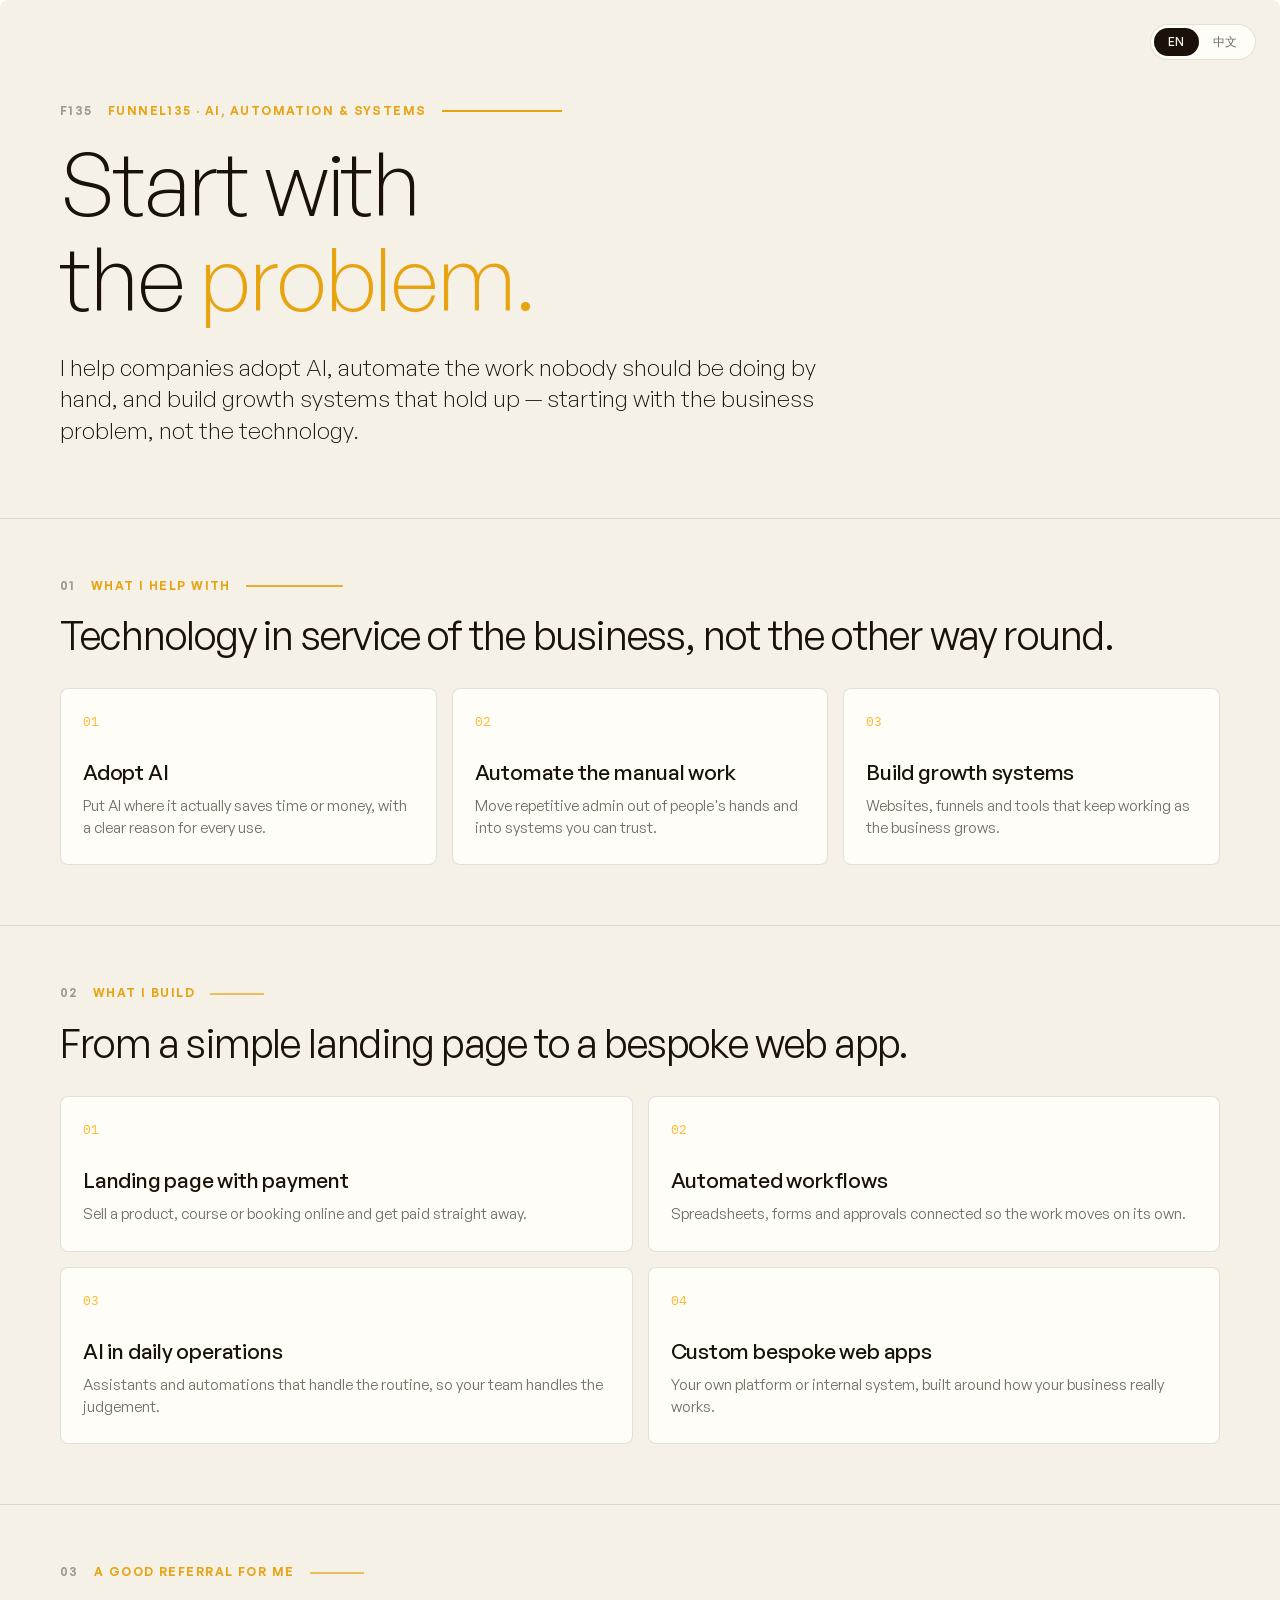
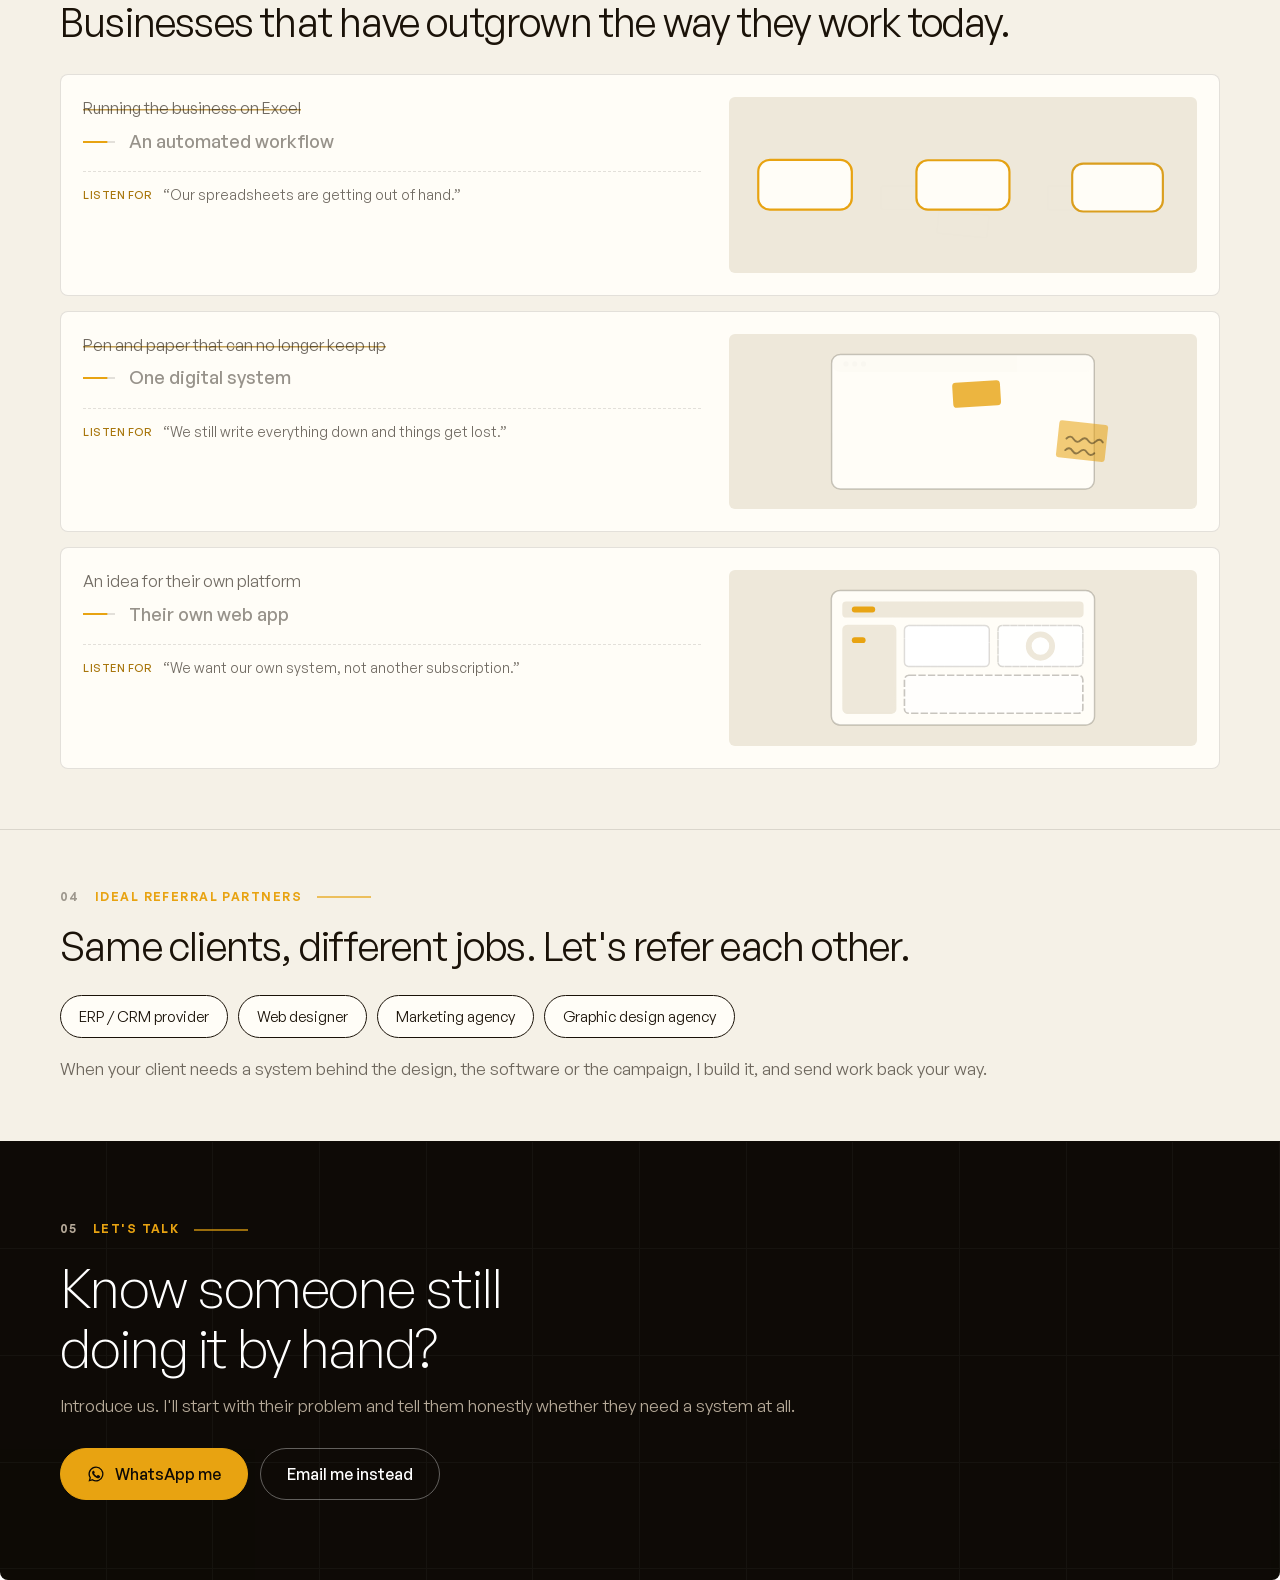
==== commit 58d89b55: "added gsap animation and minor css update" ====
--- a/profile/ryan.html
+++ b/profile/ryan.html
@@ -75,24 +75,29 @@
     transition: transform var(--d-base) var(--ease-out); }
   .card:hover { transform: translateY(-4px); box-shadow: 0 14px 30px -18px rgba(26,18,8,.35); }
   .card:hover::after { transform: scaleX(1); }
-  .card__n { font-family: var(--font-mono); font-size: 13px; color: var(--amber-deep); margin-bottom: 30px; display: block; }
+  .card__n { font-family: var(--font-mono); font-size: 13px; color: var(--amber-hot); margin-bottom: 30px; display: block; }
   .card h3 { font-size: 21px; font-weight: 500; line-height: 1.2; margin: 0 0 10px; letter-spacing: -.01em; }
 
   /* ---- referral (from -> to) ---- */
   .refs { display: grid; gap: 15px; margin-top: 30px; }
   .ref { background: var(--c-raised); border: 1px solid var(--c-line); border-radius: 8px; padding: 22px; display: grid;
-    grid-template-columns: 1fr 32px 1fr; gap: 16px; align-items: center; }
+    grid-template-columns: minmax(0, 1fr) minmax(240px, 42%); grid-template-areas: "from scene" "path scene" "say scene";
+    grid-template-rows: auto auto 1fr; column-gap: 28px; row-gap: 10px; align-items: start; }
+  .ref__from { grid-area: from; align-self: end; }
+  .ref__path { grid-area: path; display: flex; align-items: center; gap: 14px; }
+  .ref__path .ref__arrow { flex: none; width: 32px; }
   .ref__from { color: var(--c-muted); font-size: 16px; line-height: 1.4; }
-  .ref__from s { text-decoration-color: rgba(232,163,17,.0); transition: text-decoration-color 600ms var(--ease) 700ms; }
-  .ref.is-in .ref__from s { text-decoration-color: rgba(168,118,12,.7); }
-  .ref__to { font-size: 18px; font-weight: 500; line-height: 1.3; }
+  /* --strike, --arrow, --head and --to are animated by the referral journeys script; without it they rest at 1 (the end state). */
+  .ref__from s { text-decoration: none; background: linear-gradient(rgba(168,118,12,.7), rgba(168,118,12,.7)) no-repeat 0 58% / var(--strike, 100%) 1.5px;
+    -webkit-box-decoration-break: clone; box-decoration-break: clone; }
+  .ref__to { font-size: 18px; font-weight: 500; line-height: 1.3; opacity: var(--to, 1); }
   .ref__arrow { height: 2px; background: var(--c-line); position: relative; }
-  .ref__arrow::before { content: ""; position: absolute; inset: 0; background: var(--amber); transform: scaleX(0); transform-origin: left; transition: transform 700ms var(--ease-out); }
+  .ref__arrow::before { content: ""; position: absolute; inset: 0; background: var(--amber); transform: scaleX(var(--arrow, 1)); transform-origin: left; }
   .ref__arrow::after { content: ""; position: absolute; right: -1px; top: -4px; width: 10px; height: 10px; border-top: 2px solid var(--amber); border-right: 2px solid var(--amber);
-    transform: rotate(45deg) scale(0); transition: transform 300ms var(--ease-out) 600ms; }
-  .ref.is-in .ref__arrow::before { transform: scaleX(1); }
-  .ref.is-in .ref__arrow::after { transform: rotate(45deg) scale(1); }
-  .ref__say { grid-column: 1 / -1; border-top: 1px dashed var(--c-line); padding-top: 14px; font-size: 14px; color: var(--c-muted); display: flex; gap: 10px; }
+    transform: rotate(45deg) scale(var(--head, 1)); }
+  .ref__scene { grid-area: scene; height: 100%; min-height: 150px; background: var(--c-sunk); border-radius: 6px; overflow: hidden; }
+  .ref__scene svg { display: block; width: 100%; height: 100%; }
+  .ref__say { grid-area: say; align-self: start; margin-top: 8px; border-top: 1px dashed var(--c-line); padding-top: 14px; font-size: 14px; color: var(--c-muted); display: flex; gap: 10px; }
   .ref__say span:first-child { font-size: 11px; font-weight: 500; letter-spacing: .05em; text-transform: uppercase; color: var(--amber-deep); white-space: nowrap; padding-top: 2px; }
 
   /* ---- partners ---- */
@@ -144,8 +149,8 @@
 
   @media (max-width: 720px) {
     .pillars, .pillars--2 { grid-template-columns: 1fr; }
-    .ref { grid-template-columns: 1fr; gap: 12px; }
-    .ref__arrow { width: 32px; }
+    .ref { grid-template-columns: 1fr; grid-template-areas: "scene" "from" "path" "say"; grid-template-rows: none; row-gap: 12px; }
+    .ref__scene { height: clamp(120px, 34vw, 170px); min-height: 0; }
     .ref__say { flex-direction: column; gap: 4px; }
     .btn { width: 100%; justify-content: center; }
   }
@@ -239,22 +244,28 @@
       <p class="eyebrow"><span class="eyebrow__index">03</span><span data-i18n="ref.label">A good referral for me</span></p>
       <h2 class="h" data-i18n="ref.h">Businesses that have outgrown the way they work today.</h2>
       <div class="refs">
-        <div class="ref" data-reveal>
+        <div class="ref" data-reveal data-scene="sheet">
           <div class="ref__from"><s data-i18n="ref.r1.from">Running the business on Excel</s></div>
-          <div class="ref__arrow" aria-hidden="true"></div>
-          <div class="ref__to" data-i18n="ref.r1.to">An automated workflow</div>
+          <div class="ref__path">
+            <div class="ref__arrow" aria-hidden="true"></div>
+            <div class="ref__to" data-i18n="ref.r1.to">An automated workflow</div>
+          </div>
           <div class="ref__say"><span data-i18n="ref.listen">Listen for</span><span data-i18n="ref.r1.say">“Our spreadsheets are getting out of hand.”</span></div>
         </div>
-        <div class="ref" data-reveal>
+        <div class="ref" data-reveal data-scene="paper">
           <div class="ref__from"><s data-i18n="ref.r2.from">Pen and paper that can no longer keep up</s></div>
-          <div class="ref__arrow" aria-hidden="true"></div>
-          <div class="ref__to" data-i18n="ref.r2.to">One digital system</div>
+          <div class="ref__path">
+            <div class="ref__arrow" aria-hidden="true"></div>
+            <div class="ref__to" data-i18n="ref.r2.to">One digital system</div>
+          </div>
           <div class="ref__say"><span data-i18n="ref.listen">Listen for</span><span data-i18n="ref.r2.say">“We still write everything down and things get lost.”</span></div>
         </div>
-        <div class="ref" data-reveal>
+        <div class="ref" data-reveal data-scene="idea">
           <div class="ref__from"><span data-i18n="ref.r3.from">An idea for their own platform</span></div>
-          <div class="ref__arrow" aria-hidden="true"></div>
-          <div class="ref__to" data-i18n="ref.r3.to">Their own web app</div>
+          <div class="ref__path">
+            <div class="ref__arrow" aria-hidden="true"></div>
+            <div class="ref__to" data-i18n="ref.r3.to">Their own web app</div>
+          </div>
           <div class="ref__say"><span data-i18n="ref.listen">Listen for</span><span data-i18n="ref.r3.say">“We want our own system, not another subscription.”</span></div>
         </div>
       </div>
@@ -294,7 +305,7 @@
   </section>
 </div>
 
-<p class="plain" id="plain"><span data-i18n="plain">Funnel135 helps companies adopt AI, automate manual work and build growth systems, from a simple landing page with payment to a custom web app. Good referrals: businesses running on Excel, on pen and paper, or wanting their own web app.</span> <a href="https://wa.me/601154343135" target="_blank" rel="noopener">WhatsApp +60 11-5434 3135</a> · <a href="mailto:hello@funnel135.com">hello@funnel135.com</a></p>
+<p class="plain" id="plain"><span data-i18n="plain">Funnel135 helps companies adopt AI, automate manual work and build growth systems, from a simple landing page with payment to a custom web app. Good referrals: businesses running on Excel, on pen and paper, or wanting their own web app.</span> <a href="https://wa.me/601154343135?text=Hey Ryan, Met you through BNI, let's talk" target="_blank" rel="noopener">WhatsApp +60 11-5434 3135</a> · <a href="mailto:hello@funnel135.com">hello@funnel135.com</a></p>
 
 <script>
 /* Language switcher: EN is written in the markup; ZH comes from this table. */
@@ -456,5 +467,212 @@
   if ('ResizeObserver' in window) new ResizeObserver(send).observe(fb);
 })();
 </script>
+<!-- GSAP 3.13.0 core (gsap.com, standard no-charge license), inlined so the page stays one file. -->
+<script>
+/*!
+ * GSAP 3.13.0
+ * https://gsap.com
+ * 
+ * @license Copyright 2025, GreenSock. All rights reserved.
+ * Subject to the terms at https://gsap.com/standard-license.
+ * @author: Jack Doyle, jack@greensock.com
+ */
+
+!function(t,e){"object"==typeof exports&&"undefined"!=typeof module?e(exports):"function"==typeof define&&define.amd?define(["exports"],e):e((t=t||self).window=t.window||{})}(this,function(e){"use strict";function _inheritsLoose(t,e){t.prototype=Object.create(e.prototype),(t.prototype.constructor=t).__proto__=e}function _assertThisInitialized(t){if(void 0===t)throw new ReferenceError("this hasn't been initialised - super() hasn't been called");return t}function r(t){return"string"==typeof t}function s(t){return"function"==typeof t}function t(t){return"number"==typeof t}function u(t){return void 0===t}function v(t){return"object"==typeof t}function w(t){return!1!==t}function x(){return"undefined"!=typeof window}function y(t){return s(t)||r(t)}function P(t){return(i=yt(t,ot))&&ze}function Q(t,e){return console.warn("Invalid property",t,"set to",e,"Missing plugin? gsap.registerPlugin()")}function R(t,e){return!e&&console.warn(t)}function S(t,e){return t&&(ot[t]=e)&&i&&(i[t]=e)||ot}function T(){return 0}function ea(t){var e,r,i=t[0];if(v(i)||s(i)||(t=[t]),!(e=(i._gsap||{}).harness)){for(r=gt.length;r--&&!gt[r].targetTest(i););e=gt[r]}for(r=t.length;r--;)t[r]&&(t[r]._gsap||(t[r]._gsap=new Zt(t[r],e)))||t.splice(r,1);return t}function fa(t){return t._gsap||ea(Ot(t))[0]._gsap}function ga(t,e,r){return(r=t[e])&&s(r)?t[e]():u(r)&&t.getAttribute&&t.getAttribute(e)||r}function ha(t,e){return(t=t.split(",")).forEach(e)||t}function ia(t){return Math.round(1e5*t)/1e5||0}function ja(t){return Math.round(1e7*t)/1e7||0}function ka(t,e){var r=e.charAt(0),i=parseFloat(e.substr(2));return t=parseFloat(t),"+"===r?t+i:"-"===r?t-i:"*"===r?t*i:t/i}function la(t,e){for(var r=e.length,i=0;t.indexOf(e[i])<0&&++i<r;);return i<r}function ma(){var t,e,r=dt.length,i=dt.slice(0);for(ct={},t=dt.length=0;t<r;t++)(e=i[t])&&e._lazy&&(e.render(e._lazy[0],e._lazy[1],!0)._lazy=0)}function na(t){return!!(t._initted||t._startAt||t.add)}function oa(t,e,r,i){dt.length&&!L&&ma(),t.render(e,r,i||!!(L&&e<0&&na(t))),dt.length&&!L&&ma()}function pa(t){var e=parseFloat(t);return(e||0===e)&&(t+"").match(at).length<2?e:r(t)?t.trim():t}function qa(t){return t}function ra(t,e){for(var r in e)r in t||(t[r]=e[r]);return t}function ua(t,e){for(var r in e)"__proto__"!==r&&"constructor"!==r&&"prototype"!==r&&(t[r]=v(e[r])?ua(t[r]||(t[r]={}),e[r]):e[r]);return t}function va(t,e){var r,i={};for(r in t)r in e||(i[r]=t[r]);return i}function wa(t){var e=t.parent||I,r=t.keyframes?function _setKeyframeDefaults(i){return function(t,e){for(var r in e)r in t||"duration"===r&&i||"ease"===r||(t[r]=e[r])}}($(t.keyframes)):ra;if(w(t.inherit))for(;e;)r(t,e.vars.defaults),e=e.parent||e._dp;return t}function ya(t,e,r,i,n){void 0===r&&(r="_first"),void 0===i&&(i="_last");var a,s=t[i];if(n)for(a=e[n];s&&s[n]>a;)s=s._prev;return s?(e._next=s._next,s._next=e):(e._next=t[r],t[r]=e),e._next?e._next._prev=e:t[i]=e,e._prev=s,e.parent=e._dp=t,e}function za(t,e,r,i){void 0===r&&(r="_first"),void 0===i&&(i="_last");var n=e._prev,a=e._next;n?n._next=a:t[r]===e&&(t[r]=a),a?a._prev=n:t[i]===e&&(t[i]=n),e._next=e._prev=e.parent=null}function Aa(t,e){t.parent&&(!e||t.parent.autoRemoveChildren)&&t.parent.remove&&t.parent.remove(t),t._act=0}function Ba(t,e){if(t&&(!e||e._end>t._dur||e._start<0))for(var r=t;r;)r._dirty=1,r=r.parent;return t}function Da(t,e,r,i){return t._startAt&&(L?t._startAt.revert(ht):t.vars.immediateRender&&!t.vars.autoRevert||t._startAt.render(e,!0,i))}function Fa(t){return t._repeat?Tt(t._tTime,t=t.duration()+t._rDelay)*t:0}function Ha(t,e){return(t-e._start)*e._ts+(0<=e._ts?0:e._dirty?e.totalDuration():e._tDur)}function Ia(t){return t._end=ja(t._start+(t._tDur/Math.abs(t._ts||t._rts||U)||0))}function Ja(t,e){var r=t._dp;return r&&r.smoothChildTiming&&t._ts&&(t._start=ja(r._time-(0<t._ts?e/t._ts:((t._dirty?t.totalDuration():t._tDur)-e)/-t._ts)),Ia(t),r._dirty||Ba(r,t)),t}function Ka(t,e){var r;if((e._time||!e._dur&&e._initted||e._start<t._time&&(e._dur||!e.add))&&(r=Ha(t.rawTime(),e),(!e._dur||Mt(0,e.totalDuration(),r)-e._tTime>U)&&e.render(r,!0)),Ba(t,e)._dp&&t._initted&&t._time>=t._dur&&t._ts){if(t._dur<t.duration())for(r=t;r._dp;)0<=r.rawTime()&&r.totalTime(r._tTime),r=r._dp;t._zTime=-U}}function La(e,r,i,n){return r.parent&&Aa(r),r._start=ja((t(i)?i:i||e!==I?xt(e,i,r):e._time)+r._delay),r._end=ja(r._start+(r.totalDuration()/Math.abs(r.timeScale())||0)),ya(e,r,"_first","_last",e._sort?"_start":0),bt(r)||(e._recent=r),n||Ka(e,r),e._ts<0&&Ja(e,e._tTime),e}function Ma(t,e){return(ot.ScrollTrigger||Q("scrollTrigger",e))&&ot.ScrollTrigger.create(e,t)}function Na(t,e,r,i,n){return Wt(t,e,n),t._initted?!r&&t._pt&&!L&&(t._dur&&!1!==t.vars.lazy||!t._dur&&t.vars.lazy)&&f!==Rt.frame?(dt.push(t),t._lazy=[n,i],1):void 0:1}function Sa(t,e,r,i){var n=t._repeat,a=ja(e)||0,s=t._tTime/t._tDur;return s&&!i&&(t._time*=a/t._dur),t._dur=a,t._tDur=n?n<0?1e10:ja(a*(n+1)+t._rDelay*n):a,0<s&&!i&&Ja(t,t._tTime=t._tDur*s),t.parent&&Ia(t),r||Ba(t.parent,t),t}function Ta(t){return t instanceof Qt?Ba(t):Sa(t,t._dur)}function Wa(e,r,i){var n,a,s=t(r[1]),o=(s?2:1)+(e<2?0:1),u=r[o];if(s&&(u.duration=r[1]),u.parent=i,e){for(n=u,a=i;a&&!("immediateRender"in n);)n=a.vars.defaults||{},a=w(a.vars.inherit)&&a.parent;u.immediateRender=w(n.immediateRender),e<2?u.runBackwards=1:u.startAt=r[o-1]}return new Jt(r[0],u,r[1+o])}function Xa(t,e){return t||0===t?e(t):e}function Za(t,e){return r(t)&&(e=st.exec(t))?e[1]:""}function ab(t,e){return t&&v(t)&&"length"in t&&(!e&&!t.length||t.length-1 in t&&v(t[0]))&&!t.nodeType&&t!==h}function db(r){return r=Ot(r)[0]||R("Invalid scope")||{},function(t){var e=r.current||r.nativeElement||r;return Ot(t,e.querySelectorAll?e:e===r?R("Invalid scope")||a.createElement("div"):r)}}function eb(t){return t.sort(function(){return.5-Math.random()})}function fb(t){if(s(t))return t;var p=v(t)?t:{each:t},_=Yt(p.ease),m=p.from||0,g=parseFloat(p.base)||0,y={},e=0<m&&m<1,T=isNaN(m)||e,b=p.axis,w=m,x=m;return r(m)?w=x={center:.5,edges:.5,end:1}[m]||0:!e&&T&&(w=m[0],x=m[1]),function(t,e,r){var i,n,a,s,o,u,h,l,f,d=(r||p).length,c=y[d];if(!c){if(!(f="auto"===p.grid?0:(p.grid||[1,N])[1])){for(h=-N;h<(h=r[f++].getBoundingClientRect().left)&&f<d;);f<d&&f--}for(c=y[d]=[],i=T?Math.min(f,d)*w-.5:m%f,n=f===N?0:T?d*x/f-.5:m/f|0,l=N,u=h=0;u<d;u++)a=u%f-i,s=n-(u/f|0),c[u]=o=b?Math.abs("y"===b?s:a):G(a*a+s*s),h<o&&(h=o),o<l&&(l=o);"random"===m&&eb(c),c.max=h-l,c.min=l,c.v=d=(parseFloat(p.amount)||parseFloat(p.each)*(d<f?d-1:b?"y"===b?d/f:f:Math.max(f,d/f))||0)*("edges"===m?-1:1),c.b=d<0?g-d:g,c.u=Za(p.amount||p.each)||0,_=_&&d<0?jt(_):_}return d=(c[t]-c.min)/c.max||0,ja(c.b+(_?_(d):d)*c.v)+c.u}}function gb(i){var n=Math.pow(10,((i+"").split(".")[1]||"").length);return function(e){var r=ja(Math.round(parseFloat(e)/i)*i*n);return(r-r%1)/n+(t(e)?0:Za(e))}}function hb(h,e){var l,f,r=$(h);return!r&&v(h)&&(l=r=h.radius||N,h.values?(h=Ot(h.values),(f=!t(h[0]))&&(l*=l)):h=gb(h.increment)),Xa(e,r?s(h)?function(t){return f=h(t),Math.abs(f-t)<=l?f:t}:function(e){for(var r,i,n=parseFloat(f?e.x:e),a=parseFloat(f?e.y:0),s=N,o=0,u=h.length;u--;)(r=f?(r=h[u].x-n)*r+(i=h[u].y-a)*i:Math.abs(h[u]-n))<s&&(s=r,o=u);return o=!l||s<=l?h[o]:e,f||o===e||t(e)?o:o+Za(e)}:gb(h))}function ib(t,e,r,i){return Xa($(t)?!e:!0===r?!!(r=0):!i,function(){return $(t)?t[~~(Math.random()*t.length)]:(r=r||1e-5)&&(i=r<1?Math.pow(10,(r+"").length-2):1)&&Math.floor(Math.round((t-r/2+Math.random()*(e-t+.99*r))/r)*r*i)/i})}function mb(e,r,t){return Xa(t,function(t){return e[~~r(t)]})}function pb(t){for(var e,r,i,n,a=0,s="";~(e=t.indexOf("random(",a));)i=t.indexOf(")",e),n="["===t.charAt(e+7),r=t.substr(e+7,i-e-7).match(n?at:tt),s+=t.substr(a,e-a)+ib(n?r:+r[0],n?0:+r[1],+r[2]||1e-5),a=i+1;return s+t.substr(a,t.length-a)}function sb(t,e,r){var i,n,a,s=t.labels,o=N;for(i in s)(n=s[i]-e)<0==!!r&&n&&o>(n=Math.abs(n))&&(a=i,o=n);return a}function ub(t){return Aa(t),t.scrollTrigger&&t.scrollTrigger.kill(!!L),t.progress()<1&&Pt(t,"onInterrupt"),t}function xb(t){if(t)if(t=!t.name&&t.default||t,x()||t.headless){var e=t.name,r=s(t),i=e&&!r&&t.init?function(){this._props=[]}:t,n={init:T,render:ue,add:Vt,kill:de,modifier:he,rawVars:0},a={targetTest:0,get:0,getSetter:ie,aliases:{},register:0};if(Ft(),t!==i){if(pt[e])return;ra(i,ra(va(t,n),a)),yt(i.prototype,yt(n,va(t,a))),pt[i.prop=e]=i,t.targetTest&&(gt.push(i),ft[e]=1),e=("css"===e?"CSS":e.charAt(0).toUpperCase()+e.substr(1))+"Plugin"}S(e,i),t.register&&t.register(ze,i,ge)}else Ct.push(t)}function Ab(t,e,r){return(6*(t+=t<0?1:1<t?-1:0)<1?e+(r-e)*t*6:t<.5?r:3*t<2?e+(r-e)*(2/3-t)*6:e)*St+.5|0}function Bb(e,r,i){var n,a,s,o,u,h,l,f,d,c,p=e?t(e)?[e>>16,e>>8&St,e&St]:0:Dt.black;if(!p){if(","===e.substr(-1)&&(e=e.substr(0,e.length-1)),Dt[e])p=Dt[e];else if("#"===e.charAt(0)){if(e.length<6&&(e="#"+(n=e.charAt(1))+n+(a=e.charAt(2))+a+(s=e.charAt(3))+s+(5===e.length?e.charAt(4)+e.charAt(4):"")),9===e.length)return[(p=parseInt(e.substr(1,6),16))>>16,p>>8&St,p&St,parseInt(e.substr(7),16)/255];p=[(e=parseInt(e.substr(1),16))>>16,e>>8&St,e&St]}else if("hsl"===e.substr(0,3))if(p=c=e.match(tt),r){if(~e.indexOf("="))return p=e.match(et),i&&p.length<4&&(p[3]=1),p}else o=+p[0]%360/360,u=p[1]/100,n=2*(h=p[2]/100)-(a=h<=.5?h*(u+1):h+u-h*u),3<p.length&&(p[3]*=1),p[0]=Ab(o+1/3,n,a),p[1]=Ab(o,n,a),p[2]=Ab(o-1/3,n,a);else p=e.match(tt)||Dt.transparent;p=p.map(Number)}return r&&!c&&(n=p[0]/St,a=p[1]/St,s=p[2]/St,h=((l=Math.max(n,a,s))+(f=Math.min(n,a,s)))/2,l===f?o=u=0:(d=l-f,u=.5<h?d/(2-l-f):d/(l+f),o=l===n?(a-s)/d+(a<s?6:0):l===a?(s-n)/d+2:(n-a)/d+4,o*=60),p[0]=~~(o+.5),p[1]=~~(100*u+.5),p[2]=~~(100*h+.5)),i&&p.length<4&&(p[3]=1),p}function Cb(t){var r=[],i=[],n=-1;return t.split(zt).forEach(function(t){var e=t.match(rt)||[];r.push.apply(r,e),i.push(n+=e.length+1)}),r.c=i,r}function Db(t,e,r){var i,n,a,s,o="",u=(t+o).match(zt),h=e?"hsla(":"rgba(",l=0;if(!u)return t;if(u=u.map(function(t){return(t=Bb(t,e,1))&&h+(e?t[0]+","+t[1]+"%,"+t[2]+"%,"+t[3]:t.join(","))+")"}),r&&(a=Cb(t),(i=r.c).join(o)!==a.c.join(o)))for(s=(n=t.replace(zt,"1").split(rt)).length-1;l<s;l++)o+=n[l]+(~i.indexOf(l)?u.shift()||h+"0,0,0,0)":(a.length?a:u.length?u:r).shift());if(!n)for(s=(n=t.split(zt)).length-1;l<s;l++)o+=n[l]+u[l];return o+n[s]}function Gb(t){var e,r=t.join(" ");if(zt.lastIndex=0,zt.test(r))return e=Et.test(r),t[1]=Db(t[1],e),t[0]=Db(t[0],e,Cb(t[1])),!0}function Pb(t){var e=(t+"").split("("),r=Lt[e[0]];return r&&1<e.length&&r.config?r.config.apply(null,~t.indexOf("{")?[function _parseObjectInString(t){for(var e,r,i,n={},a=t.substr(1,t.length-3).split(":"),s=a[0],o=1,u=a.length;o<u;o++)r=a[o],e=o!==u-1?r.lastIndexOf(","):r.length,i=r.substr(0,e),n[s]=isNaN(i)?i.replace(Bt,"").trim():+i,s=r.substr(e+1).trim();return n}(e[1])]:function _valueInParentheses(t){var e=t.indexOf("(")+1,r=t.indexOf(")"),i=t.indexOf("(",e);return t.substring(e,~i&&i<r?t.indexOf(")",r+1):r)}(t).split(",").map(pa)):Lt._CE&&It.test(t)?Lt._CE("",t):r}function Rb(t,e){for(var r,i=t._first;i;)i instanceof Qt?Rb(i,e):!i.vars.yoyoEase||i._yoyo&&i._repeat||i._yoyo===e||(i.timeline?Rb(i.timeline,e):(r=i._ease,i._ease=i._yEase,i._yEase=r,i._yoyo=e)),i=i._next}function Tb(t,e,r,i){void 0===r&&(r=function easeOut(t){return 1-e(1-t)}),void 0===i&&(i=function easeInOut(t){return t<.5?e(2*t)/2:1-e(2*(1-t))/2});var n,a={easeIn:e,easeOut:r,easeInOut:i};return ha(t,function(t){for(var e in Lt[t]=ot[t]=a,Lt[n=t.toLowerCase()]=r,a)Lt[n+("easeIn"===e?".in":"easeOut"===e?".out":".inOut")]=Lt[t+"."+e]=a[e]}),a}function Ub(e){return function(t){return t<.5?(1-e(1-2*t))/2:.5+e(2*(t-.5))/2}}function Vb(r,t,e){function Lm(t){return 1===t?1:i*Math.pow(2,-10*t)*K((t-a)*n)+1}var i=1<=t?t:1,n=(e||(r?.3:.45))/(t<1?t:1),a=n/q*(Math.asin(1/i)||0),s="out"===r?Lm:"in"===r?function(t){return 1-Lm(1-t)}:Ub(Lm);return n=q/n,s.config=function(t,e){return Vb(r,t,e)},s}function Wb(e,r){function Tm(t){return t?--t*t*((r+1)*t+r)+1:0}void 0===r&&(r=1.70158);var t="out"===e?Tm:"in"===e?function(t){return 1-Tm(1-t)}:Ub(Tm);return t.config=function(t){return Wb(e,t)},t}var F,L,l,I,h,n,a,i,o,f,d,c,p,_,m,g,b,M,k,O,A,C,D,z,E,B,j,Y,X={autoSleep:120,force3D:"auto",nullTargetWarn:1,units:{lineHeight:""}},Z={duration:.5,overwrite:!1,delay:0},N=1e8,U=1/N,q=2*Math.PI,V=q/4,W=0,G=Math.sqrt,H=Math.cos,K=Math.sin,J="function"==typeof ArrayBuffer&&ArrayBuffer.isView||function(){},$=Array.isArray,tt=/(?:-?\.?\d|\.)+/gi,et=/[-+=.]*\d+[.e\-+]*\d*[e\-+]*\d*/g,rt=/[-+=.]*\d+[.e-]*\d*[a-z%]*/g,it=/[-+=.]*\d+\.?\d*(?:e-|e\+)?\d*/gi,nt=/[+-]=-?[.\d]+/,at=/[^,'"\[\]\s]+/gi,st=/^[+\-=e\s\d]*\d+[.\d]*([a-z]*|%)\s*$/i,ot={},ut={suppressEvents:!0,isStart:!0,kill:!1},ht={suppressEvents:!0,kill:!1},lt={suppressEvents:!0},ft={},dt=[],ct={},pt={},_t={},mt=30,gt=[],vt="",yt=function _merge(t,e){for(var r in e)t[r]=e[r];return t},Tt=function _animationCycle(t,e){var r=Math.floor(t=ja(t/e));return t&&r===t?r-1:r},bt=function _isFromOrFromStart(t){var e=t.data;return"isFromStart"===e||"isStart"===e},wt={_start:0,endTime:T,totalDuration:T},xt=function _parsePosition(t,e,i){var n,a,s,o=t.labels,u=t._recent||wt,h=t.duration()>=N?u.endTime(!1):t._dur;return r(e)&&(isNaN(e)||e in o)?(a=e.charAt(0),s="%"===e.substr(-1),n=e.indexOf("="),"<"===a||">"===a?(0<=n&&(e=e.replace(/=/,"")),("<"===a?u._start:u.endTime(0<=u._repeat))+(parseFloat(e.substr(1))||0)*(s?(n<0?u:i).totalDuration()/100:1)):n<0?(e in o||(o[e]=h),o[e]):(a=parseFloat(e.charAt(n-1)+e.substr(n+1)),s&&i&&(a=a/100*($(i)?i[0]:i).totalDuration()),1<n?_parsePosition(t,e.substr(0,n-1),i)+a:h+a)):null==e?h:+e},Mt=function _clamp(t,e,r){return r<t?t:e<r?e:r},kt=[].slice,Ot=function toArray(t,e,i){return l&&!e&&l.selector?l.selector(t):!r(t)||i||!n&&Ft()?$(t)?function _flatten(t,e,i){return void 0===i&&(i=[]),t.forEach(function(t){return r(t)&&!e||ab(t,1)?i.push.apply(i,Ot(t)):i.push(t)})||i}(t,i):ab(t)?kt.call(t,0):t?[t]:[]:kt.call((e||a).querySelectorAll(t),0)},At=function mapRange(e,t,r,i,n){var a=t-e,s=i-r;return Xa(n,function(t){return r+((t-e)/a*s||0)})},Pt=function _callback(t,e,r){var i,n,a,s=t.vars,o=s[e],u=l,h=t._ctx;if(o)return i=s[e+"Params"],n=s.callbackScope||t,r&&dt.length&&ma(),h&&(l=h),a=i?o.apply(n,i):o.call(n),l=u,a},Ct=[],St=255,Dt={aqua:[0,St,St],lime:[0,St,0],silver:[192,192,192],black:[0,0,0],maroon:[128,0,0],teal:[0,128,128],blue:[0,0,St],navy:[0,0,128],white:[St,St,St],olive:[128,128,0],yellow:[St,St,0],orange:[St,165,0],gray:[128,128,128],purple:[128,0,128],green:[0,128,0],red:[St,0,0],pink:[St,192,203],cyan:[0,St,St],transparent:[St,St,St,0]},zt=function(){var t,e="(?:\\b(?:(?:rgb|rgba|hsl|hsla)\\(.+?\\))|\\B#(?:[0-9a-f]{3,4}){1,2}\\b";for(t in Dt)e+="|"+t+"\\b";return new RegExp(e+")","gi")}(),Et=/hsl[a]?\(/,Rt=(k=Date.now,O=500,A=33,C=k(),D=C,E=z=1e3/240,g={time:0,frame:0,tick:function tick(){Al(!0)},deltaRatio:function deltaRatio(t){return b/(1e3/(t||60))},wake:function wake(){o&&(!n&&x()&&(h=n=window,a=h.document||{},ot.gsap=ze,(h.gsapVersions||(h.gsapVersions=[])).push(ze.version),P(i||h.GreenSockGlobals||!h.gsap&&h||{}),Ct.forEach(xb)),m="undefined"!=typeof requestAnimationFrame&&requestAnimationFrame,p&&g.sleep(),_=m||function(t){return setTimeout(t,E-1e3*g.time+1|0)},c=1,Al(2))},sleep:function sleep(){(m?cancelAnimationFrame:clearTimeout)(p),c=0,_=T},lagSmoothing:function lagSmoothing(t,e){O=t||1/0,A=Math.min(e||33,O)},fps:function fps(t){z=1e3/(t||240),E=1e3*g.time+z},add:function add(n,t,e){var a=t?function(t,e,r,i){n(t,e,r,i),g.remove(a)}:n;return g.remove(n),B[e?"unshift":"push"](a),Ft(),a},remove:function remove(t,e){~(e=B.indexOf(t))&&B.splice(e,1)&&e<=M&&M--},_listeners:B=[]}),Ft=function _wake(){return!c&&Rt.wake()},Lt={},It=/^[\d.\-M][\d.\-,\s]/,Bt=/["']/g,jt=function _invertEase(e){return function(t){return 1-e(1-t)}},Yt=function _parseEase(t,e){return t&&(s(t)?t:Lt[t]||Pb(t))||e};function Al(t){var e,r,i,n,a=k()-D,s=!0===t;if((O<a||a<0)&&(C+=a-A),(0<(e=(i=(D+=a)-C)-E)||s)&&(n=++g.frame,b=i-1e3*g.time,g.time=i/=1e3,E+=e+(z<=e?4:z-e),r=1),s||(p=_(Al)),r)for(M=0;M<B.length;M++)B[M](i,b,n,t)}function jn(t){return t<Y?j*t*t:t<.7272727272727273?j*Math.pow(t-1.5/2.75,2)+.75:t<.9090909090909092?j*(t-=2.25/2.75)*t+.9375:j*Math.pow(t-2.625/2.75,2)+.984375}ha("Linear,Quad,Cubic,Quart,Quint,Strong",function(t,e){var r=e<5?e+1:e;Tb(t+",Power"+(r-1),e?function(t){return Math.pow(t,r)}:function(t){return t},function(t){return 1-Math.pow(1-t,r)},function(t){return t<.5?Math.pow(2*t,r)/2:1-Math.pow(2*(1-t),r)/2})}),Lt.Linear.easeNone=Lt.none=Lt.Linear.easeIn,Tb("Elastic",Vb("in"),Vb("out"),Vb()),j=7.5625,Y=1/2.75,Tb("Bounce",function(t){return 1-jn(1-t)},jn),Tb("Expo",function(t){return Math.pow(2,10*(t-1))*t+t*t*t*t*t*t*(1-t)}),Tb("Circ",function(t){return-(G(1-t*t)-1)}),Tb("Sine",function(t){return 1===t?1:1-H(t*V)}),Tb("Back",Wb("in"),Wb("out"),Wb()),Lt.SteppedEase=Lt.steps=ot.SteppedEase={config:function config(t,e){void 0===t&&(t=1);var r=1/t,i=t+(e?0:1),n=e?1:0;return function(t){return((i*Mt(0,.99999999,t)|0)+n)*r}}},Z.ease=Lt["quad.out"],ha("onComplete,onUpdate,onStart,onRepeat,onReverseComplete,onInterrupt",function(t){return vt+=t+","+t+"Params,"});var Xt,Zt=function GSCache(t,e){this.id=W++,(t._gsap=this).target=t,this.harness=e,this.get=e?e.get:ga,this.set=e?e.getSetter:ie},Nt=((Xt=Animation.prototype).delay=function delay(t){return t||0===t?(this.parent&&this.parent.smoothChildTiming&&this.startTime(this._start+t-this._delay),this._delay=t,this):this._delay},Xt.duration=function duration(t){return arguments.length?this.totalDuration(0<this._repeat?t+(t+this._rDelay)*this._repeat:t):this.totalDuration()&&this._dur},Xt.totalDuration=function totalDuration(t){return arguments.length?(this._dirty=0,Sa(this,this._repeat<0?t:(t-this._repeat*this._rDelay)/(this._repeat+1))):this._tDur},Xt.totalTime=function totalTime(t,e){if(Ft(),!arguments.length)return this._tTime;var r=this._dp;if(r&&r.smoothChildTiming&&this._ts){for(Ja(this,t),!r._dp||r.parent||Ka(r,this);r&&r.parent;)r.parent._time!==r._start+(0<=r._ts?r._tTime/r._ts:(r.totalDuration()-r._tTime)/-r._ts)&&r.totalTime(r._tTime,!0),r=r.parent;!this.parent&&this._dp.autoRemoveChildren&&(0<this._ts&&t<this._tDur||this._ts<0&&0<t||!this._tDur&&!t)&&La(this._dp,this,this._start-this._delay)}return(this._tTime!==t||!this._dur&&!e||this._initted&&Math.abs(this._zTime)===U||!t&&!this._initted&&(this.add||this._ptLookup))&&(this._ts||(this._pTime=t),oa(this,t,e)),this},Xt.time=function time(t,e){return arguments.length?this.totalTime(Math.min(this.totalDuration(),t+Fa(this))%(this._dur+this._rDelay)||(t?this._dur:0),e):this._time},Xt.totalProgress=function totalProgress(t,e){return arguments.length?this.totalTime(this.totalDuration()*t,e):this.totalDuration()?Math.min(1,this._tTime/this._tDur):0<=this.rawTime()&&this._initted?1:0},Xt.progress=function progress(t,e){return arguments.length?this.totalTime(this.duration()*(!this._yoyo||1&this.iteration()?t:1-t)+Fa(this),e):this.duration()?Math.min(1,this._time/this._dur):0<this.rawTime()?1:0},Xt.iteration=function iteration(t,e){var r=this.duration()+this._rDelay;return arguments.length?this.totalTime(this._time+(t-1)*r,e):this._repeat?Tt(this._tTime,r)+1:1},Xt.timeScale=function timeScale(t,e){if(!arguments.length)return this._rts===-U?0:this._rts;if(this._rts===t)return this;var r=this.parent&&this._ts?Ha(this.parent._time,this):this._tTime;return this._rts=+t||0,this._ts=this._ps||t===-U?0:this._rts,this.totalTime(Mt(-Math.abs(this._delay),this.totalDuration(),r),!1!==e),Ia(this),function _recacheAncestors(t){for(var e=t.parent;e&&e.parent;)e._dirty=1,e.totalDuration(),e=e.parent;return t}(this)},Xt.paused=function paused(t){return arguments.length?(this._ps!==t&&((this._ps=t)?(this._pTime=this._tTime||Math.max(-this._delay,this.rawTime()),this._ts=this._act=0):(Ft(),this._ts=this._rts,this.totalTime(this.parent&&!this.parent.smoothChildTiming?this.rawTime():this._tTime||this._pTime,1===this.progress()&&Math.abs(this._zTime)!==U&&(this._tTime-=U)))),this):this._ps},Xt.startTime=function startTime(t){if(arguments.length){this._start=t;var e=this.parent||this._dp;return!e||!e._sort&&this.parent||La(e,this,t-this._delay),this}return this._start},Xt.endTime=function endTime(t){return this._start+(w(t)?this.totalDuration():this.duration())/Math.abs(this._ts||1)},Xt.rawTime=function rawTime(t){var e=this.parent||this._dp;return e?t&&(!this._ts||this._repeat&&this._time&&this.totalProgress()<1)?this._tTime%(this._dur+this._rDelay):this._ts?Ha(e.rawTime(t),this):this._tTime:this._tTime},Xt.revert=function revert(t){void 0===t&&(t=lt);var e=L;return L=t,na(this)&&(this.timeline&&this.timeline.revert(t),this.totalTime(-.01,t.suppressEvents)),"nested"!==this.data&&!1!==t.kill&&this.kill(),L=e,this},Xt.globalTime=function globalTime(t){for(var e=this,r=arguments.length?t:e.rawTime();e;)r=e._start+r/(Math.abs(e._ts)||1),e=e._dp;return!this.parent&&this._sat?this._sat.globalTime(t):r},Xt.repeat=function repeat(t){return arguments.length?(this._repeat=t===1/0?-2:t,Ta(this)):-2===this._repeat?1/0:this._repeat},Xt.repeatDelay=function repeatDelay(t){if(arguments.length){var e=this._time;return this._rDelay=t,Ta(this),e?this.time(e):this}return this._rDelay},Xt.yoyo=function yoyo(t){return arguments.length?(this._yoyo=t,this):this._yoyo},Xt.seek=function seek(t,e){return this.totalTime(xt(this,t),w(e))},Xt.restart=function restart(t,e){return this.play().totalTime(t?-this._delay:0,w(e)),this._dur||(this._zTime=-U),this},Xt.play=function play(t,e){return null!=t&&this.seek(t,e),this.reversed(!1).paused(!1)},Xt.reverse=function reverse(t,e){return null!=t&&this.seek(t||this.totalDuration(),e),this.reversed(!0).paused(!1)},Xt.pause=function pause(t,e){return null!=t&&this.seek(t,e),this.paused(!0)},Xt.resume=function resume(){return this.paused(!1)},Xt.reversed=function reversed(t){return arguments.length?(!!t!==this.reversed()&&this.timeScale(-this._rts||(t?-U:0)),this):this._rts<0},Xt.invalidate=function invalidate(){return this._initted=this._act=0,this._zTime=-U,this},Xt.isActive=function isActive(){var t,e=this.parent||this._dp,r=this._start;return!(e&&!(this._ts&&this._initted&&e.isActive()&&(t=e.rawTime(!0))>=r&&t<this.endTime(!0)-U))},Xt.eventCallback=function eventCallback(t,e,r){var i=this.vars;return 1<arguments.length?(e?(i[t]=e,r&&(i[t+"Params"]=r),"onUpdate"===t&&(this._onUpdate=e)):delete i[t],this):i[t]},Xt.then=function then(t){var i=this;return new Promise(function(e){function Eo(){var t=i.then;i.then=null,s(r)&&(r=r(i))&&(r.then||r===i)&&(i.then=t),e(r),i.then=t}var r=s(t)?t:qa;i._initted&&1===i.totalProgress()&&0<=i._ts||!i._tTime&&i._ts<0?Eo():i._prom=Eo})},Xt.kill=function kill(){ub(this)},Animation);function Animation(t){this.vars=t,this._delay=+t.delay||0,(this._repeat=t.repeat===1/0?-2:t.repeat||0)&&(this._rDelay=t.repeatDelay||0,this._yoyo=!!t.yoyo||!!t.yoyoEase),this._ts=1,Sa(this,+t.duration,1,1),this.data=t.data,l&&(this._ctx=l).data.push(this),c||Rt.wake()}ra(Nt.prototype,{_time:0,_start:0,_end:0,_tTime:0,_tDur:0,_dirty:0,_repeat:0,_yoyo:!1,parent:null,_initted:!1,_rDelay:0,_ts:1,_dp:0,ratio:0,_zTime:-U,_prom:0,_ps:!1,_rts:1});var Qt=function(i){function Timeline(t,e){var r;return void 0===t&&(t={}),(r=i.call(this,t)||this).labels={},r.smoothChildTiming=!!t.smoothChildTiming,r.autoRemoveChildren=!!t.autoRemoveChildren,r._sort=w(t.sortChildren),I&&La(t.parent||I,_assertThisInitialized(r),e),t.reversed&&r.reverse(),t.paused&&r.paused(!0),t.scrollTrigger&&Ma(_assertThisInitialized(r),t.scrollTrigger),r}_inheritsLoose(Timeline,i);var e=Timeline.prototype;return e.to=function to(t,e,r){return Wa(0,arguments,this),this},e.from=function from(t,e,r){return Wa(1,arguments,this),this},e.fromTo=function fromTo(t,e,r,i){return Wa(2,arguments,this),this},e.set=function set(t,e,r){return e.duration=0,e.parent=this,wa(e).repeatDelay||(e.repeat=0),e.immediateRender=!!e.immediateRender,new Jt(t,e,xt(this,r),1),this},e.call=function call(t,e,r){return La(this,Jt.delayedCall(0,t,e),r)},e.staggerTo=function staggerTo(t,e,r,i,n,a,s){return r.duration=e,r.stagger=r.stagger||i,r.onComplete=a,r.onCompleteParams=s,r.parent=this,new Jt(t,r,xt(this,n)),this},e.staggerFrom=function staggerFrom(t,e,r,i,n,a,s){return r.runBackwards=1,wa(r).immediateRender=w(r.immediateRender),this.staggerTo(t,e,r,i,n,a,s)},e.staggerFromTo=function staggerFromTo(t,e,r,i,n,a,s,o){return i.startAt=r,wa(i).immediateRender=w(i.immediateRender),this.staggerTo(t,e,i,n,a,s,o)},e.render=function render(t,e,r){var i,n,a,s,o,u,h,l,f,d,c,p,_=this._time,m=this._dirty?this.totalDuration():this._tDur,g=this._dur,v=t<=0?0:ja(t),y=this._zTime<0!=t<0&&(this._initted||!g);if(this!==I&&m<v&&0<=t&&(v=m),v!==this._tTime||r||y){if(_!==this._time&&g&&(v+=this._time-_,t+=this._time-_),i=v,f=this._start,u=!(l=this._ts),y&&(g||(_=this._zTime),!t&&e||(this._zTime=t)),this._repeat){if(c=this._yoyo,o=g+this._rDelay,this._repeat<-1&&t<0)return this.totalTime(100*o+t,e,r);if(i=ja(v%o),v===m?(s=this._repeat,i=g):((s=~~(d=ja(v/o)))&&s===d&&(i=g,s--),g<i&&(i=g)),d=Tt(this._tTime,o),!_&&this._tTime&&d!==s&&this._tTime-d*o-this._dur<=0&&(d=s),c&&1&s&&(i=g-i,p=1),s!==d&&!this._lock){var T=c&&1&d,b=T===(c&&1&s);if(s<d&&(T=!T),_=T?0:v%g?g:v,this._lock=1,this.render(_||(p?0:ja(s*o)),e,!g)._lock=0,this._tTime=v,!e&&this.parent&&Pt(this,"onRepeat"),this.vars.repeatRefresh&&!p&&(this.invalidate()._lock=1),_&&_!==this._time||u!=!this._ts||this.vars.onRepeat&&!this.parent&&!this._act)return this;if(g=this._dur,m=this._tDur,b&&(this._lock=2,_=T?g:-1e-4,this.render(_,!0),this.vars.repeatRefresh&&!p&&this.invalidate()),this._lock=0,!this._ts&&!u)return this;Rb(this,p)}}if(this._hasPause&&!this._forcing&&this._lock<2&&(h=function _findNextPauseTween(t,e,r){var i;if(e<r)for(i=t._first;i&&i._start<=r;){if("isPause"===i.data&&i._start>e)return i;i=i._next}else for(i=t._last;i&&i._start>=r;){if("isPause"===i.data&&i._start<e)return i;i=i._prev}}(this,ja(_),ja(i)))&&(v-=i-(i=h._start)),this._tTime=v,this._time=i,this._act=!l,this._initted||(this._onUpdate=this.vars.onUpdate,this._initted=1,this._zTime=t,_=0),!_&&v&&!e&&!d&&(Pt(this,"onStart"),this._tTime!==v))return this;if(_<=i&&0<=t)for(n=this._first;n;){if(a=n._next,(n._act||i>=n._start)&&n._ts&&h!==n){if(n.parent!==this)return this.render(t,e,r);if(n.render(0<n._ts?(i-n._start)*n._ts:(n._dirty?n.totalDuration():n._tDur)+(i-n._start)*n._ts,e,r),i!==this._time||!this._ts&&!u){h=0,a&&(v+=this._zTime=-U);break}}n=a}else{n=this._last;for(var w=t<0?t:i;n;){if(a=n._prev,(n._act||w<=n._end)&&n._ts&&h!==n){if(n.parent!==this)return this.render(t,e,r);if(n.render(0<n._ts?(w-n._start)*n._ts:(n._dirty?n.totalDuration():n._tDur)+(w-n._start)*n._ts,e,r||L&&na(n)),i!==this._time||!this._ts&&!u){h=0,a&&(v+=this._zTime=w?-U:U);break}}n=a}}if(h&&!e&&(this.pause(),h.render(_<=i?0:-U)._zTime=_<=i?1:-1,this._ts))return this._start=f,Ia(this),this.render(t,e,r);this._onUpdate&&!e&&Pt(this,"onUpdate",!0),(v===m&&this._tTime>=this.totalDuration()||!v&&_)&&(f!==this._start&&Math.abs(l)===Math.abs(this._ts)||this._lock||(!t&&g||!(v===m&&0<this._ts||!v&&this._ts<0)||Aa(this,1),e||t<0&&!_||!v&&!_&&m||(Pt(this,v===m&&0<=t?"onComplete":"onReverseComplete",!0),!this._prom||v<m&&0<this.timeScale()||this._prom())))}return this},e.add=function add(e,i){var n=this;if(t(i)||(i=xt(this,i,e)),!(e instanceof Nt)){if($(e))return e.forEach(function(t){return n.add(t,i)}),this;if(r(e))return this.addLabel(e,i);if(!s(e))return this;e=Jt.delayedCall(0,e)}return this!==e?La(this,e,i):this},e.getChildren=function getChildren(t,e,r,i){void 0===t&&(t=!0),void 0===e&&(e=!0),void 0===r&&(r=!0),void 0===i&&(i=-N);for(var n=[],a=this._first;a;)a._start>=i&&(a instanceof Jt?e&&n.push(a):(r&&n.push(a),t&&n.push.apply(n,a.getChildren(!0,e,r)))),a=a._next;return n},e.getById=function getById(t){for(var e=this.getChildren(1,1,1),r=e.length;r--;)if(e[r].vars.id===t)return e[r]},e.remove=function remove(t){return r(t)?this.removeLabel(t):s(t)?this.killTweensOf(t):(t.parent===this&&za(this,t),t===this._recent&&(this._recent=this._last),Ba(this))},e.totalTime=function totalTime(t,e){return arguments.length?(this._forcing=1,!this._dp&&this._ts&&(this._start=ja(Rt.time-(0<this._ts?t/this._ts:(this.totalDuration()-t)/-this._ts))),i.prototype.totalTime.call(this,t,e),this._forcing=0,this):this._tTime},e.addLabel=function addLabel(t,e){return this.labels[t]=xt(this,e),this},e.removeLabel=function removeLabel(t){return delete this.labels[t],this},e.addPause=function addPause(t,e,r){var i=Jt.delayedCall(0,e||T,r);return i.data="isPause",this._hasPause=1,La(this,i,xt(this,t))},e.removePause=function removePause(t){var e=this._first;for(t=xt(this,t);e;)e._start===t&&"isPause"===e.data&&Aa(e),e=e._next},e.killTweensOf=function killTweensOf(t,e,r){for(var i=this.getTweensOf(t,r),n=i.length;n--;)Ut!==i[n]&&i[n].kill(t,e);return this},e.getTweensOf=function getTweensOf(e,r){for(var i,n=[],a=Ot(e),s=this._first,o=t(r);s;)s instanceof Jt?la(s._targets,a)&&(o?(!Ut||s._initted&&s._ts)&&s.globalTime(0)<=r&&s.globalTime(s.totalDuration())>r:!r||s.isActive())&&n.push(s):(i=s.getTweensOf(a,r)).length&&n.push.apply(n,i),s=s._next;return n},e.tweenTo=function tweenTo(t,e){e=e||{};var r,i=this,n=xt(i,t),a=e.startAt,s=e.onStart,o=e.onStartParams,u=e.immediateRender,h=Jt.to(i,ra({ease:e.ease||"none",lazy:!1,immediateRender:!1,time:n,overwrite:"auto",duration:e.duration||Math.abs((n-(a&&"time"in a?a.time:i._time))/i.timeScale())||U,onStart:function onStart(){if(i.pause(),!r){var t=e.duration||Math.abs((n-(a&&"time"in a?a.time:i._time))/i.timeScale());h._dur!==t&&Sa(h,t,0,1).render(h._time,!0,!0),r=1}s&&s.apply(h,o||[])}},e));return u?h.render(0):h},e.tweenFromTo=function tweenFromTo(t,e,r){return this.tweenTo(e,ra({startAt:{time:xt(this,t)}},r))},e.recent=function recent(){return this._recent},e.nextLabel=function nextLabel(t){return void 0===t&&(t=this._time),sb(this,xt(this,t))},e.previousLabel=function previousLabel(t){return void 0===t&&(t=this._time),sb(this,xt(this,t),1)},e.currentLabel=function currentLabel(t){return arguments.length?this.seek(t,!0):this.previousLabel(this._time+U)},e.shiftChildren=function shiftChildren(t,e,r){void 0===r&&(r=0);for(var i,n=this._first,a=this.labels;n;)n._start>=r&&(n._start+=t,n._end+=t),n=n._next;if(e)for(i in a)a[i]>=r&&(a[i]+=t);return Ba(this)},e.invalidate=function invalidate(t){var e=this._first;for(this._lock=0;e;)e.invalidate(t),e=e._next;return i.prototype.invalidate.call(this,t)},e.clear=function clear(t){void 0===t&&(t=!0);for(var e,r=this._first;r;)e=r._next,this.remove(r),r=e;return this._dp&&(this._time=this._tTime=this._pTime=0),t&&(this.labels={}),Ba(this)},e.totalDuration=function totalDuration(t){var e,r,i,n=0,a=this,s=a._last,o=N;if(arguments.length)return a.timeScale((a._repeat<0?a.duration():a.totalDuration())/(a.reversed()?-t:t));if(a._dirty){for(i=a.parent;s;)e=s._prev,s._dirty&&s.totalDuration(),o<(r=s._start)&&a._sort&&s._ts&&!a._lock?(a._lock=1,La(a,s,r-s._delay,1)._lock=0):o=r,r<0&&s._ts&&(n-=r,(!i&&!a._dp||i&&i.smoothChildTiming)&&(a._start+=r/a._ts,a._time-=r,a._tTime-=r),a.shiftChildren(-r,!1,-Infinity),o=0),s._end>n&&s._ts&&(n=s._end),s=e;Sa(a,a===I&&a._time>n?a._time:n,1,1),a._dirty=0}return a._tDur},Timeline.updateRoot=function updateRoot(t){if(I._ts&&(oa(I,Ha(t,I)),f=Rt.frame),Rt.frame>=mt){mt+=X.autoSleep||120;var e=I._first;if((!e||!e._ts)&&X.autoSleep&&Rt._listeners.length<2){for(;e&&!e._ts;)e=e._next;e||Rt.sleep()}}},Timeline}(Nt);ra(Qt.prototype,{_lock:0,_hasPause:0,_forcing:0});function bc(t,e,i,n,a,o){var u,h,l,f;if(pt[t]&&!1!==(u=new pt[t]).init(a,u.rawVars?e[t]:function _processVars(t,e,i,n,a){if(s(t)&&(t=Gt(t,a,e,i,n)),!v(t)||t.style&&t.nodeType||$(t)||J(t))return r(t)?Gt(t,a,e,i,n):t;var o,u={};for(o in t)u[o]=Gt(t[o],a,e,i,n);return u}(e[t],n,a,o,i),i,n,o)&&(i._pt=h=new ge(i._pt,a,t,0,1,u.render,u,0,u.priority),i!==d))for(l=i._ptLookup[i._targets.indexOf(a)],f=u._props.length;f--;)l[u._props[f]]=h;return u}function hc(t,r,e,i){var n,a,s=r.ease||i||"power1.inOut";if($(r))a=e[t]||(e[t]=[]),r.forEach(function(t,e){return a.push({t:e/(r.length-1)*100,v:t,e:s})});else for(n in r)a=e[n]||(e[n]=[]),"ease"===n||a.push({t:parseFloat(t),v:r[n],e:s})}var Ut,qt,Vt=function _addPropTween(t,e,i,n,a,o,u,h,l,f){s(n)&&(n=n(a||0,t,o));var d,c=t[e],p="get"!==i?i:s(c)?l?t[e.indexOf("set")||!s(t["get"+e.substr(3)])?e:"get"+e.substr(3)](l):t[e]():c,_=s(c)?l?re:te:$t;if(r(n)&&(~n.indexOf("random(")&&(n=pb(n)),"="===n.charAt(1)&&(!(d=ka(p,n)+(Za(p)||0))&&0!==d||(n=d))),!f||p!==n||qt)return isNaN(p*n)||""===n?(c||e in t||Q(e,n),function _addComplexStringPropTween(t,e,r,i,n,a,s){var o,u,h,l,f,d,c,p,_=new ge(this._pt,t,e,0,1,oe,null,n),m=0,g=0;for(_.b=r,_.e=i,r+="",(c=~(i+="").indexOf("random("))&&(i=pb(i)),a&&(a(p=[r,i],t,e),r=p[0],i=p[1]),u=r.match(it)||[];o=it.exec(i);)l=o[0],f=i.substring(m,o.index),h?h=(h+1)%5:"rgba("===f.substr(-5)&&(h=1),l!==u[g++]&&(d=parseFloat(u[g-1])||0,_._pt={_next:_._pt,p:f||1===g?f:",",s:d,c:"="===l.charAt(1)?ka(d,l)-d:parseFloat(l)-d,m:h&&h<4?Math.round:0},m=it.lastIndex);return _.c=m<i.length?i.substring(m,i.length):"",_.fp=s,(nt.test(i)||c)&&(_.e=0),this._pt=_}.call(this,t,e,p,n,_,h||X.stringFilter,l)):(d=new ge(this._pt,t,e,+p||0,n-(p||0),"boolean"==typeof c?se:ne,0,_),l&&(d.fp=l),u&&d.modifier(u,this,t),this._pt=d)},Wt=function _initTween(t,e,r){var i,n,a,s,o,u,h,l,f,d,c,p,_,m=t.vars,g=m.ease,v=m.startAt,y=m.immediateRender,T=m.lazy,b=m.onUpdate,x=m.runBackwards,M=m.yoyoEase,k=m.keyframes,O=m.autoRevert,A=t._dur,P=t._startAt,C=t._targets,S=t.parent,D=S&&"nested"===S.data?S.vars.targets:C,z="auto"===t._overwrite&&!F,E=t.timeline;if(!E||k&&g||(g="none"),t._ease=Yt(g,Z.ease),t._yEase=M?jt(Yt(!0===M?g:M,Z.ease)):0,M&&t._yoyo&&!t._repeat&&(M=t._yEase,t._yEase=t._ease,t._ease=M),t._from=!E&&!!m.runBackwards,!E||k&&!m.stagger){if(p=(l=C[0]?fa(C[0]).harness:0)&&m[l.prop],i=va(m,ft),P&&(P._zTime<0&&P.progress(1),e<0&&x&&y&&!O?P.render(-1,!0):P.revert(x&&A?ht:ut),P._lazy=0),v){if(Aa(t._startAt=Jt.set(C,ra({data:"isStart",overwrite:!1,parent:S,immediateRender:!0,lazy:!P&&w(T),startAt:null,delay:0,onUpdate:b&&function(){return Pt(t,"onUpdate")},stagger:0},v))),t._startAt._dp=0,t._startAt._sat=t,e<0&&(L||!y&&!O)&&t._startAt.revert(ht),y&&A&&e<=0&&r<=0)return void(e&&(t._zTime=e))}else if(x&&A&&!P)if(e&&(y=!1),a=ra({overwrite:!1,data:"isFromStart",lazy:y&&!P&&w(T),immediateRender:y,stagger:0,parent:S},i),p&&(a[l.prop]=p),Aa(t._startAt=Jt.set(C,a)),t._startAt._dp=0,t._startAt._sat=t,e<0&&(L?t._startAt.revert(ht):t._startAt.render(-1,!0)),t._zTime=e,y){if(!e)return}else _initTween(t._startAt,U,U);for(t._pt=t._ptCache=0,T=A&&w(T)||T&&!A,n=0;n<C.length;n++){if(h=(o=C[n])._gsap||ea(C)[n]._gsap,t._ptLookup[n]=d={},ct[h.id]&&dt.length&&ma(),c=D===C?n:D.indexOf(o),l&&!1!==(f=new l).init(o,p||i,t,c,D)&&(t._pt=s=new ge(t._pt,o,f.name,0,1,f.render,f,0,f.priority),f._props.forEach(function(t){d[t]=s}),f.priority&&(u=1)),!l||p)for(a in i)pt[a]&&(f=bc(a,i,t,c,o,D))?f.priority&&(u=1):d[a]=s=Vt.call(t,o,a,"get",i[a],c,D,0,m.stringFilter);t._op&&t._op[n]&&t.kill(o,t._op[n]),z&&t._pt&&(Ut=t,I.killTweensOf(o,d,t.globalTime(e)),_=!t.parent,Ut=0),t._pt&&T&&(ct[h.id]=1)}u&&_e(t),t._onInit&&t._onInit(t)}t._onUpdate=b,t._initted=(!t._op||t._pt)&&!_,k&&e<=0&&E.render(N,!0,!0)},Gt=function _parseFuncOrString(t,e,i,n,a){return s(t)?t.call(e,i,n,a):r(t)&&~t.indexOf("random(")?pb(t):t},Ht=vt+"repeat,repeatDelay,yoyo,repeatRefresh,yoyoEase,autoRevert",Kt={};ha(Ht+",id,stagger,delay,duration,paused,scrollTrigger",function(t){return Kt[t]=1});var Jt=function(E){function Tween(e,r,i,n){var a;"number"==typeof r&&(i.duration=r,r=i,i=null);var s,o,u,h,l,f,d,c,p=(a=E.call(this,n?r:wa(r))||this).vars,_=p.duration,m=p.delay,g=p.immediateRender,T=p.stagger,b=p.overwrite,x=p.keyframes,M=p.defaults,k=p.scrollTrigger,O=p.yoyoEase,A=r.parent||I,P=($(e)||J(e)?t(e[0]):"length"in r)?[e]:Ot(e);if(a._targets=P.length?ea(P):R("GSAP target "+e+" not found. https://gsap.com",!X.nullTargetWarn)||[],a._ptLookup=[],a._overwrite=b,x||T||y(_)||y(m)){if(r=a.vars,(s=a.timeline=new Qt({data:"nested",defaults:M||{},targets:A&&"nested"===A.data?A.vars.targets:P})).kill(),s.parent=s._dp=_assertThisInitialized(a),s._start=0,T||y(_)||y(m)){if(h=P.length,d=T&&fb(T),v(T))for(l in T)~Ht.indexOf(l)&&((c=c||{})[l]=T[l]);for(o=0;o<h;o++)(u=va(r,Kt)).stagger=0,O&&(u.yoyoEase=O),c&&yt(u,c),f=P[o],u.duration=+Gt(_,_assertThisInitialized(a),o,f,P),u.delay=(+Gt(m,_assertThisInitialized(a),o,f,P)||0)-a._delay,!T&&1===h&&u.delay&&(a._delay=m=u.delay,a._start+=m,u.delay=0),s.to(f,u,d?d(o,f,P):0),s._ease=Lt.none;s.duration()?_=m=0:a.timeline=0}else if(x){wa(ra(s.vars.defaults,{ease:"none"})),s._ease=Yt(x.ease||r.ease||"none");var C,S,D,z=0;if($(x))x.forEach(function(t){return s.to(P,t,">")}),s.duration();else{for(l in u={},x)"ease"===l||"easeEach"===l||hc(l,x[l],u,x.easeEach);for(l in u)for(C=u[l].sort(function(t,e){return t.t-e.t}),o=z=0;o<C.length;o++)(D={ease:(S=C[o]).e,duration:(S.t-(o?C[o-1].t:0))/100*_})[l]=S.v,s.to(P,D,z),z+=D.duration;s.duration()<_&&s.to({},{duration:_-s.duration()})}}_||a.duration(_=s.duration())}else a.timeline=0;return!0!==b||F||(Ut=_assertThisInitialized(a),I.killTweensOf(P),Ut=0),La(A,_assertThisInitialized(a),i),r.reversed&&a.reverse(),r.paused&&a.paused(!0),(g||!_&&!x&&a._start===ja(A._time)&&w(g)&&function _hasNoPausedAncestors(t){return!t||t._ts&&_hasNoPausedAncestors(t.parent)}(_assertThisInitialized(a))&&"nested"!==A.data)&&(a._tTime=-U,a.render(Math.max(0,-m)||0)),k&&Ma(_assertThisInitialized(a),k),a}_inheritsLoose(Tween,E);var e=Tween.prototype;return e.render=function render(t,e,r){var i,n,a,s,o,u,h,l,f,d=this._time,c=this._tDur,p=this._dur,_=t<0,m=c-U<t&&!_?c:t<U?0:t;if(p){if(m!==this._tTime||!t||r||!this._initted&&this._tTime||this._startAt&&this._zTime<0!=_||this._lazy){if(i=m,l=this.timeline,this._repeat){if(s=p+this._rDelay,this._repeat<-1&&_)return this.totalTime(100*s+t,e,r);if(i=ja(m%s),m===c?(a=this._repeat,i=p):(a=~~(o=ja(m/s)))&&a===o?(i=p,a--):p<i&&(i=p),(u=this._yoyo&&1&a)&&(f=this._yEase,i=p-i),o=Tt(this._tTime,s),i===d&&!r&&this._initted&&a===o)return this._tTime=m,this;a!==o&&(l&&this._yEase&&Rb(l,u),this.vars.repeatRefresh&&!u&&!this._lock&&i!==s&&this._initted&&(this._lock=r=1,this.render(ja(s*a),!0).invalidate()._lock=0))}if(!this._initted){if(Na(this,_?t:i,r,e,m))return this._tTime=0,this;if(!(d===this._time||r&&this.vars.repeatRefresh&&a!==o))return this;if(p!==this._dur)return this.render(t,e,r)}if(this._tTime=m,this._time=i,!this._act&&this._ts&&(this._act=1,this._lazy=0),this.ratio=h=(f||this._ease)(i/p),this._from&&(this.ratio=h=1-h),!d&&m&&!e&&!o&&(Pt(this,"onStart"),this._tTime!==m))return this;for(n=this._pt;n;)n.r(h,n.d),n=n._next;l&&l.render(t<0?t:l._dur*l._ease(i/this._dur),e,r)||this._startAt&&(this._zTime=t),this._onUpdate&&!e&&(_&&Da(this,t,0,r),Pt(this,"onUpdate")),this._repeat&&a!==o&&this.vars.onRepeat&&!e&&this.parent&&Pt(this,"onRepeat"),m!==this._tDur&&m||this._tTime!==m||(_&&!this._onUpdate&&Da(this,t,0,!0),!t&&p||!(m===this._tDur&&0<this._ts||!m&&this._ts<0)||Aa(this,1),e||_&&!d||!(m||d||u)||(Pt(this,m===c?"onComplete":"onReverseComplete",!0),!this._prom||m<c&&0<this.timeScale()||this._prom()))}}else!function _renderZeroDurationTween(t,e,r,i){var n,a,s,o=t.ratio,u=e<0||!e&&(!t._start&&function _parentPlayheadIsBeforeStart(t){var e=t.parent;return e&&e._ts&&e._initted&&!e._lock&&(e.rawTime()<0||_parentPlayheadIsBeforeStart(e))}(t)&&(t._initted||!bt(t))||(t._ts<0||t._dp._ts<0)&&!bt(t))?0:1,h=t._rDelay,l=0;if(h&&t._repeat&&(l=Mt(0,t._tDur,e),a=Tt(l,h),t._yoyo&&1&a&&(u=1-u),a!==Tt(t._tTime,h)&&(o=1-u,t.vars.repeatRefresh&&t._initted&&t.invalidate())),u!==o||L||i||t._zTime===U||!e&&t._zTime){if(!t._initted&&Na(t,e,i,r,l))return;for(s=t._zTime,t._zTime=e||(r?U:0),r=r||e&&!s,t.ratio=u,t._from&&(u=1-u),t._time=0,t._tTime=l,n=t._pt;n;)n.r(u,n.d),n=n._next;e<0&&Da(t,e,0,!0),t._onUpdate&&!r&&Pt(t,"onUpdate"),l&&t._repeat&&!r&&t.parent&&Pt(t,"onRepeat"),(e>=t._tDur||e<0)&&t.ratio===u&&(u&&Aa(t,1),r||L||(Pt(t,u?"onComplete":"onReverseComplete",!0),t._prom&&t._prom()))}else t._zTime||(t._zTime=e)}(this,t,e,r);return this},e.targets=function targets(){return this._targets},e.invalidate=function invalidate(t){return t&&this.vars.runBackwards||(this._startAt=0),this._pt=this._op=this._onUpdate=this._lazy=this.ratio=0,this._ptLookup=[],this.timeline&&this.timeline.invalidate(t),E.prototype.invalidate.call(this,t)},e.resetTo=function resetTo(t,e,r,i,n){c||Rt.wake(),this._ts||this.play();var a,s=Math.min(this._dur,(this._dp._time-this._start)*this._ts);return this._initted||Wt(this,s),a=this._ease(s/this._dur),function _updatePropTweens(t,e,r,i,n,a,s,o){var u,h,l,f,d=(t._pt&&t._ptCache||(t._ptCache={}))[e];if(!d)for(d=t._ptCache[e]=[],l=t._ptLookup,f=t._targets.length;f--;){if((u=l[f][e])&&u.d&&u.d._pt)for(u=u.d._pt;u&&u.p!==e&&u.fp!==e;)u=u._next;if(!u)return qt=1,t.vars[e]="+=0",Wt(t,s),qt=0,o?R(e+" not eligible for reset"):1;d.push(u)}for(f=d.length;f--;)(u=(h=d[f])._pt||h).s=!i&&0!==i||n?u.s+(i||0)+a*u.c:i,u.c=r-u.s,h.e&&(h.e=ia(r)+Za(h.e)),h.b&&(h.b=u.s+Za(h.b))}(this,t,e,r,i,a,s,n)?this.resetTo(t,e,r,i,1):(Ja(this,0),this.parent||ya(this._dp,this,"_first","_last",this._dp._sort?"_start":0),this.render(0))},e.kill=function kill(t,e){if(void 0===e&&(e="all"),!(t||e&&"all"!==e))return this._lazy=this._pt=0,this.parent?ub(this):this.scrollTrigger&&this.scrollTrigger.kill(!!L),this;if(this.timeline){var i=this.timeline.totalDuration();return this.timeline.killTweensOf(t,e,Ut&&!0!==Ut.vars.overwrite)._first||ub(this),this.parent&&i!==this.timeline.totalDuration()&&Sa(this,this._dur*this.timeline._tDur/i,0,1),this}var n,a,s,o,u,h,l,f=this._targets,d=t?Ot(t):f,c=this._ptLookup,p=this._pt;if((!e||"all"===e)&&function _arraysMatch(t,e){for(var r=t.length,i=r===e.length;i&&r--&&t[r]===e[r];);return r<0}(f,d))return"all"===e&&(this._pt=0),ub(this);for(n=this._op=this._op||[],"all"!==e&&(r(e)&&(u={},ha(e,function(t){return u[t]=1}),e=u),e=function _addAliasesToVars(t,e){var r,i,n,a,s=t[0]?fa(t[0]).harness:0,o=s&&s.aliases;if(!o)return e;for(i in r=yt({},e),o)if(i in r)for(n=(a=o[i].split(",")).length;n--;)r[a[n]]=r[i];return r}(f,e)),l=f.length;l--;)if(~d.indexOf(f[l]))for(u in a=c[l],"all"===e?(n[l]=e,o=a,s={}):(s=n[l]=n[l]||{},o=e),o)(h=a&&a[u])&&("kill"in h.d&&!0!==h.d.kill(u)||za(this,h,"_pt"),delete a[u]),"all"!==s&&(s[u]=1);return this._initted&&!this._pt&&p&&ub(this),this},Tween.to=function to(t,e,r){return new Tween(t,e,r)},Tween.from=function from(t,e){return Wa(1,arguments)},Tween.delayedCall=function delayedCall(t,e,r,i){return new Tween(e,0,{immediateRender:!1,lazy:!1,overwrite:!1,delay:t,onComplete:e,onReverseComplete:e,onCompleteParams:r,onReverseCompleteParams:r,callbackScope:i})},Tween.fromTo=function fromTo(t,e,r){return Wa(2,arguments)},Tween.set=function set(t,e){return e.duration=0,e.repeatDelay||(e.repeat=0),new Tween(t,e)},Tween.killTweensOf=function killTweensOf(t,e,r){return I.killTweensOf(t,e,r)},Tween}(Nt);ra(Jt.prototype,{_targets:[],_lazy:0,_startAt:0,_op:0,_onInit:0}),ha("staggerTo,staggerFrom,staggerFromTo",function(r){Jt[r]=function(){var t=new Qt,e=kt.call(arguments,0);return e.splice("staggerFromTo"===r?5:4,0,0),t[r].apply(t,e)}});function pc(t,e,r){return t.setAttribute(e,r)}function xc(t,e,r,i){i.mSet(t,e,i.m.call(i.tween,r,i.mt),i)}var $t=function _setterPlain(t,e,r){return t[e]=r},te=function _setterFunc(t,e,r){return t[e](r)},re=function _setterFuncWithParam(t,e,r,i){return t[e](i.fp,r)},ie=function _getSetter(t,e){return s(t[e])?te:u(t[e])&&t.setAttribute?pc:$t},ne=function _renderPlain(t,e){return e.set(e.t,e.p,Math.round(1e6*(e.s+e.c*t))/1e6,e)},se=function _renderBoolean(t,e){return e.set(e.t,e.p,!!(e.s+e.c*t),e)},oe=function _renderComplexString(t,e){var r=e._pt,i="";if(!t&&e.b)i=e.b;else if(1===t&&e.e)i=e.e;else{for(;r;)i=r.p+(r.m?r.m(r.s+r.c*t):Math.round(1e4*(r.s+r.c*t))/1e4)+i,r=r._next;i+=e.c}e.set(e.t,e.p,i,e)},ue=function _renderPropTweens(t,e){for(var r=e._pt;r;)r.r(t,r.d),r=r._next},he=function _addPluginModifier(t,e,r,i){for(var n,a=this._pt;a;)n=a._next,a.p===i&&a.modifier(t,e,r),a=n},de=function _killPropTweensOf(t){for(var e,r,i=this._pt;i;)r=i._next,i.p===t&&!i.op||i.op===t?za(this,i,"_pt"):i.dep||(e=1),i=r;return!e},_e=function _sortPropTweensByPriority(t){for(var e,r,i,n,a=t._pt;a;){for(e=a._next,r=i;r&&r.pr>a.pr;)r=r._next;(a._prev=r?r._prev:n)?a._prev._next=a:i=a,(a._next=r)?r._prev=a:n=a,a=e}t._pt=i},ge=(PropTween.prototype.modifier=function modifier(t,e,r){this.mSet=this.mSet||this.set,this.set=xc,this.m=t,this.mt=r,this.tween=e},PropTween);function PropTween(t,e,r,i,n,a,s,o,u){this.t=e,this.s=i,this.c=n,this.p=r,this.r=a||ne,this.d=s||this,this.set=o||$t,this.pr=u||0,(this._next=t)&&(t._prev=this)}ha(vt+"parent,duration,ease,delay,overwrite,runBackwards,startAt,yoyo,immediateRender,repeat,repeatDelay,data,paused,reversed,lazy,callbackScope,stringFilter,id,yoyoEase,stagger,inherit,repeatRefresh,keyframes,autoRevert,scrollTrigger",function(t){return ft[t]=1}),ot.TweenMax=ot.TweenLite=Jt,ot.TimelineLite=ot.TimelineMax=Qt,I=new Qt({sortChildren:!1,defaults:Z,autoRemoveChildren:!0,id:"root",smoothChildTiming:!0}),X.stringFilter=Gb;function Fc(t){return(be[t]||Me).map(function(t){return t()})}function Gc(){var t=Date.now(),o=[];2<t-Oe&&(Fc("matchMediaInit"),Te.forEach(function(t){var e,r,i,n,a=t.queries,s=t.conditions;for(r in a)(e=h.matchMedia(a[r]).matches)&&(i=1),e!==s[r]&&(s[r]=e,n=1);n&&(t.revert(),i&&o.push(t))}),Fc("matchMediaRevert"),o.forEach(function(e){return e.onMatch(e,function(t){return e.add(null,t)})}),Oe=t,Fc("matchMedia"))}var ve,Te=[],be={},Me=[],Oe=0,Ae=0,Pe=((ve=Context.prototype).add=function add(t,i,n){function Iw(){var t,e=l,r=a.selector;return e&&e!==a&&e.data.push(a),n&&(a.selector=db(n)),l=a,t=i.apply(a,arguments),s(t)&&a._r.push(t),l=e,a.selector=r,a.isReverted=!1,t}s(t)&&(n=i,i=t,t=s);var a=this;return a.last=Iw,t===s?Iw(a,function(t){return a.add(null,t)}):t?a[t]=Iw:Iw},ve.ignore=function ignore(t){var e=l;l=null,t(this),l=e},ve.getTweens=function getTweens(){var e=[];return this.data.forEach(function(t){return t instanceof Context?e.push.apply(e,t.getTweens()):t instanceof Jt&&!(t.parent&&"nested"===t.parent.data)&&e.push(t)}),e},ve.clear=function clear(){this._r.length=this.data.length=0},ve.kill=function kill(i,t){var n=this;if(i?function(){for(var t,e=n.getTweens(),r=n.data.length;r--;)"isFlip"===(t=n.data[r]).data&&(t.revert(),t.getChildren(!0,!0,!1).forEach(function(t){return e.splice(e.indexOf(t),1)}));for(e.map(function(t){return{g:t._dur||t._delay||t._sat&&!t._sat.vars.immediateRender?t.globalTime(0):-1/0,t:t}}).sort(function(t,e){return e.g-t.g||-1/0}).forEach(function(t){return t.t.revert(i)}),r=n.data.length;r--;)(t=n.data[r])instanceof Qt?"nested"!==t.data&&(t.scrollTrigger&&t.scrollTrigger.revert(),t.kill()):t instanceof Jt||!t.revert||t.revert(i);n._r.forEach(function(t){return t(i,n)}),n.isReverted=!0}():this.data.forEach(function(t){return t.kill&&t.kill()}),this.clear(),t)for(var e=Te.length;e--;)Te[e].id===this.id&&Te.splice(e,1)},ve.revert=function revert(t){this.kill(t||{})},Context);function Context(t,e){this.selector=e&&db(e),this.data=[],this._r=[],this.isReverted=!1,this.id=Ae++,t&&this.add(t)}var Ce,Se=((Ce=MatchMedia.prototype).add=function add(t,e,r){v(t)||(t={matches:t});var i,n,a,s=new Pe(0,r||this.scope),o=s.conditions={};for(n in l&&!s.selector&&(s.selector=l.selector),this.contexts.push(s),e=s.add("onMatch",e),s.queries=t)"all"===n?a=1:(i=h.matchMedia(t[n]))&&(Te.indexOf(s)<0&&Te.push(s),(o[n]=i.matches)&&(a=1),i.addListener?i.addListener(Gc):i.addEventListener("change",Gc));return a&&e(s,function(t){return s.add(null,t)}),this},Ce.revert=function revert(t){this.kill(t||{})},Ce.kill=function kill(e){this.contexts.forEach(function(t){return t.kill(e,!0)})},MatchMedia);function MatchMedia(t){this.contexts=[],this.scope=t,l&&l.data.push(this)}var De={registerPlugin:function registerPlugin(){for(var t=arguments.length,e=new Array(t),r=0;r<t;r++)e[r]=arguments[r];e.forEach(function(t){return xb(t)})},timeline:function timeline(t){return new Qt(t)},getTweensOf:function getTweensOf(t,e){return I.getTweensOf(t,e)},getProperty:function getProperty(i,t,e,n){r(i)&&(i=Ot(i)[0]);var a=fa(i||{}).get,s=e?qa:pa;return"native"===e&&(e=""),i?t?s((pt[t]&&pt[t].get||a)(i,t,e,n)):function(t,e,r){return s((pt[t]&&pt[t].get||a)(i,t,e,r))}:i},quickSetter:function quickSetter(r,e,i){if(1<(r=Ot(r)).length){var n=r.map(function(t){return ze.quickSetter(t,e,i)}),a=n.length;return function(t){for(var e=a;e--;)n[e](t)}}r=r[0]||{};var s=pt[e],o=fa(r),u=o.harness&&(o.harness.aliases||{})[e]||e,h=s?function(t){var e=new s;d._pt=0,e.init(r,i?t+i:t,d,0,[r]),e.render(1,e),d._pt&&ue(1,d)}:o.set(r,u);return s?h:function(t){return h(r,u,i?t+i:t,o,1)}},quickTo:function quickTo(t,i,e){function ay(t,e,r){return n.resetTo(i,t,e,r)}var r,n=ze.to(t,ra(((r={})[i]="+=0.1",r.paused=!0,r.stagger=0,r),e||{}));return ay.tween=n,ay},isTweening:function isTweening(t){return 0<I.getTweensOf(t,!0).length},defaults:function defaults(t){return t&&t.ease&&(t.ease=Yt(t.ease,Z.ease)),ua(Z,t||{})},config:function config(t){return ua(X,t||{})},registerEffect:function registerEffect(t){var i=t.name,n=t.effect,e=t.plugins,a=t.defaults,r=t.extendTimeline;(e||"").split(",").forEach(function(t){return t&&!pt[t]&&!ot[t]&&R(i+" effect requires "+t+" plugin.")}),_t[i]=function(t,e,r){return n(Ot(t),ra(e||{},a),r)},r&&(Qt.prototype[i]=function(t,e,r){return this.add(_t[i](t,v(e)?e:(r=e)&&{},this),r)})},registerEase:function registerEase(t,e){Lt[t]=Yt(e)},parseEase:function parseEase(t,e){return arguments.length?Yt(t,e):Lt},getById:function getById(t){return I.getById(t)},exportRoot:function exportRoot(t,e){void 0===t&&(t={});var r,i,n=new Qt(t);for(n.smoothChildTiming=w(t.smoothChildTiming),I.remove(n),n._dp=0,n._time=n._tTime=I._time,r=I._first;r;)i=r._next,!e&&!r._dur&&r instanceof Jt&&r.vars.onComplete===r._targets[0]||La(n,r,r._start-r._delay),r=i;return La(I,n,0),n},context:function context(t,e){return t?new Pe(t,e):l},matchMedia:function matchMedia(t){return new Se(t)},matchMediaRefresh:function matchMediaRefresh(){return Te.forEach(function(t){var e,r,i=t.conditions;for(r in i)i[r]&&(i[r]=!1,e=1);e&&t.revert()})||Gc()},addEventListener:function addEventListener(t,e){var r=be[t]||(be[t]=[]);~r.indexOf(e)||r.push(e)},removeEventListener:function removeEventListener(t,e){var r=be[t],i=r&&r.indexOf(e);0<=i&&r.splice(i,1)},utils:{wrap:function wrap(e,t,r){var i=t-e;return $(e)?mb(e,wrap(0,e.length),t):Xa(r,function(t){return(i+(t-e)%i)%i+e})},wrapYoyo:function wrapYoyo(e,t,r){var i=t-e,n=2*i;return $(e)?mb(e,wrapYoyo(0,e.length-1),t):Xa(r,function(t){return e+(i<(t=(n+(t-e)%n)%n||0)?n-t:t)})},distribute:fb,random:ib,snap:hb,normalize:function normalize(t,e,r){return At(t,e,0,1,r)},getUnit:Za,clamp:function clamp(e,r,t){return Xa(t,function(t){return Mt(e,r,t)})},splitColor:Bb,toArray:Ot,selector:db,mapRange:At,pipe:function pipe(){for(var t=arguments.length,e=new Array(t),r=0;r<t;r++)e[r]=arguments[r];return function(t){return e.reduce(function(t,e){return e(t)},t)}},unitize:function unitize(e,r){return function(t){return e(parseFloat(t))+(r||Za(t))}},interpolate:function interpolate(e,i,t,n){var a=isNaN(e+i)?0:function(t){return(1-t)*e+t*i};if(!a){var s,o,u,h,l,f=r(e),d={};if(!0===t&&(n=1)&&(t=null),f)e={p:e},i={p:i};else if($(e)&&!$(i)){for(u=[],h=e.length,l=h-2,o=1;o<h;o++)u.push(interpolate(e[o-1],e[o]));h--,a=function func(t){t*=h;var e=Math.min(l,~~t);return u[e](t-e)},t=i}else n||(e=yt($(e)?[]:{},e));if(!u){for(s in i)Vt.call(d,e,s,"get",i[s]);a=function func(t){return ue(t,d)||(f?e.p:e)}}}return Xa(t,a)},shuffle:eb},install:P,effects:_t,ticker:Rt,updateRoot:Qt.updateRoot,plugins:pt,globalTimeline:I,core:{PropTween:ge,globals:S,Tween:Jt,Timeline:Qt,Animation:Nt,getCache:fa,_removeLinkedListItem:za,reverting:function reverting(){return L},context:function context(t){return t&&l&&(l.data.push(t),t._ctx=l),l},suppressOverwrites:function suppressOverwrites(t){return F=t}}};ha("to,from,fromTo,delayedCall,set,killTweensOf",function(t){return De[t]=Jt[t]}),Rt.add(Qt.updateRoot),d=De.to({},{duration:0});function Kc(t,e){for(var r=t._pt;r&&r.p!==e&&r.op!==e&&r.fp!==e;)r=r._next;return r}function Mc(t,a){return{name:t,headless:1,rawVars:1,init:function init(t,n,e){e._onInit=function(t){var e,i;if(r(n)&&(e={},ha(n,function(t){return e[t]=1}),n=e),a){for(i in e={},n)e[i]=a(n[i]);n=e}!function _addModifiers(t,e){var r,i,n,a=t._targets;for(r in e)for(i=a.length;i--;)(n=(n=t._ptLookup[i][r])&&n.d)&&(n._pt&&(n=Kc(n,r)),n&&n.modifier&&n.modifier(e[r],t,a[i],r))}(t,n)}}}}var ze=De.registerPlugin({name:"attr",init:function init(t,e,r,i,n){var a,s,o;for(a in this.tween=r,e)o=t.getAttribute(a)||"",(s=this.add(t,"setAttribute",(o||0)+"",e[a],i,n,0,0,a)).op=a,s.b=o,this._props.push(a)},render:function render(t,e){for(var r=e._pt;r;)L?r.set(r.t,r.p,r.b,r):r.r(t,r.d),r=r._next}},{name:"endArray",headless:1,init:function init(t,e){for(var r=e.length;r--;)this.add(t,r,t[r]||0,e[r],0,0,0,0,0,1)}},Mc("roundProps",gb),Mc("modifiers"),Mc("snap",hb))||De;Jt.version=Qt.version=ze.version="3.13.0",o=1,x()&&Ft();function wd(t,e){return e.set(e.t,e.p,Math.round(1e4*(e.s+e.c*t))/1e4+e.u,e)}function xd(t,e){return e.set(e.t,e.p,1===t?e.e:Math.round(1e4*(e.s+e.c*t))/1e4+e.u,e)}function yd(t,e){return e.set(e.t,e.p,t?Math.round(1e4*(e.s+e.c*t))/1e4+e.u:e.b,e)}function zd(t,e){var r=e.s+e.c*t;e.set(e.t,e.p,~~(r+(r<0?-.5:.5))+e.u,e)}function Ad(t,e){return e.set(e.t,e.p,t?e.e:e.b,e)}function Bd(t,e){return e.set(e.t,e.p,1!==t?e.b:e.e,e)}function Cd(t,e,r){return t.style[e]=r}function Dd(t,e,r){return t.style.setProperty(e,r)}function Ed(t,e,r){return t._gsap[e]=r}function Fd(t,e,r){return t._gsap.scaleX=t._gsap.scaleY=r}function Gd(t,e,r,i,n){var a=t._gsap;a.scaleX=a.scaleY=r,a.renderTransform(n,a)}function Hd(t,e,r,i,n){var a=t._gsap;a[e]=r,a.renderTransform(n,a)}function Kd(t,e){var r=this,i=this.target,n=i.style,a=i._gsap;if(t in sr&&n){if(this.tfm=this.tfm||{},"transform"===t)return cr.transform.split(",").forEach(function(t){return Kd.call(r,t,e)});if(~(t=cr[t]||t).indexOf(",")?t.split(",").forEach(function(t){return r.tfm[t]=Tr(i,t)}):this.tfm[t]=a.x?a[t]:Tr(i,t),t===_r&&(this.tfm.zOrigin=a.zOrigin),0<=this.props.indexOf(pr))return;a.svg&&(this.svgo=i.getAttribute("data-svg-origin"),this.props.push(_r,e,"")),t=pr}(n||e)&&this.props.push(t,e,n[t])}function Ld(t){t.translate&&(t.removeProperty("translate"),t.removeProperty("scale"),t.removeProperty("rotate"))}function Md(){var t,e,r=this.props,i=this.target,n=i.style,a=i._gsap;for(t=0;t<r.length;t+=3)r[t+1]?2===r[t+1]?i[r[t]](r[t+2]):i[r[t]]=r[t+2]:r[t+2]?n[r[t]]=r[t+2]:n.removeProperty("--"===r[t].substr(0,2)?r[t]:r[t].replace(lr,"-$1").toLowerCase());if(this.tfm){for(e in this.tfm)a[e]=this.tfm[e];a.svg&&(a.renderTransform(),i.setAttribute("data-svg-origin",this.svgo||"")),(t=Ye())&&t.isStart||n[pr]||(Ld(n),a.zOrigin&&n[_r]&&(n[_r]+=" "+a.zOrigin+"px",a.zOrigin=0,a.renderTransform()),a.uncache=1)}}function Nd(t,e){var r={target:t,props:[],revert:Md,save:Kd};return t._gsap||ze.core.getCache(t),e&&t.style&&t.nodeType&&e.split(",").forEach(function(t){return r.save(t)}),r}function Pd(t,e){var r=Re.createElementNS?Re.createElementNS((e||"http://www.w3.org/1999/xhtml").replace(/^https/,"http"),t):Re.createElement(t);return r&&r.style?r:Re.createElement(t)}function Qd(t,e,r){var i=getComputedStyle(t);return i[e]||i.getPropertyValue(e.replace(lr,"-$1").toLowerCase())||i.getPropertyValue(e)||!r&&Qd(t,gr(e)||e,1)||""}function Td(){(function _windowExists(){return"undefined"!=typeof window})()&&window.document&&(Ee=window,Re=Ee.document,Fe=Re.documentElement,Ie=Pd("div")||{style:{}},Pd("div"),pr=gr(pr),_r=pr+"Origin",Ie.style.cssText="border-width:0;line-height:0;position:absolute;padding:0",Xe=!!gr("perspective"),Ye=ze.core.reverting,Le=1)}function Ud(t){var e,r=t.ownerSVGElement,i=Pd("svg",r&&r.getAttribute("xmlns")||"http://www.w3.org/2000/svg"),n=t.cloneNode(!0);n.style.display="block",i.appendChild(n),Fe.appendChild(i);try{e=n.getBBox()}catch(t){}return i.removeChild(n),Fe.removeChild(i),e}function Vd(t,e){for(var r=e.length;r--;)if(t.hasAttribute(e[r]))return t.getAttribute(e[r])}function Wd(e){var r,i;try{r=e.getBBox()}catch(t){r=Ud(e),i=1}return r&&(r.width||r.height)||i||(r=Ud(e)),!r||r.width||r.x||r.y?r:{x:+Vd(e,["x","cx","x1"])||0,y:+Vd(e,["y","cy","y1"])||0,width:0,height:0}}function Xd(t){return!(!t.getCTM||t.parentNode&&!t.ownerSVGElement||!Wd(t))}function Yd(t,e){if(e){var r,i=t.style;e in sr&&e!==_r&&(e=pr),i.removeProperty?("ms"!==(r=e.substr(0,2))&&"webkit"!==e.substr(0,6)||(e="-"+e),i.removeProperty("--"===r?e:e.replace(lr,"-$1").toLowerCase())):i.removeAttribute(e)}}function Zd(t,e,r,i,n,a){var s=new ge(t._pt,e,r,0,1,a?Bd:Ad);return(t._pt=s).b=i,s.e=n,t._props.push(r),s}function ae(t,e,r,i){var n,a,s,o,u=parseFloat(r)||0,h=(r+"").trim().substr((u+"").length)||"px",l=Ie.style,f=fr.test(e),d="svg"===t.tagName.toLowerCase(),c=(d?"client":"offset")+(f?"Width":"Height"),p="px"===i,_="%"===i;if(i===h||!u||vr[i]||vr[h])return u;if("px"===h||p||(u=ae(t,e,r,"px")),o=t.getCTM&&Xd(t),(_||"%"===h)&&(sr[e]||~e.indexOf("adius")))return n=o?t.getBBox()[f?"width":"height"]:t[c],ia(_?u/n*100:u/100*n);if(l[f?"width":"height"]=100+(p?h:i),a="rem"!==i&&~e.indexOf("adius")||"em"===i&&t.appendChild&&!d?t:t.parentNode,o&&(a=(t.ownerSVGElement||{}).parentNode),a&&a!==Re&&a.appendChild||(a=Re.body),(s=a._gsap)&&_&&s.width&&f&&s.time===Rt.time&&!s.uncache)return ia(u/s.width*100);if(!_||"height"!==e&&"width"!==e)!_&&"%"!==h||yr[Qd(a,"display")]||(l.position=Qd(t,"position")),a===t&&(l.position="static"),a.appendChild(Ie),n=Ie[c],a.removeChild(Ie),l.position="absolute";else{var m=t.style[e];t.style[e]=100+i,n=t[c],m?t.style[e]=m:Yd(t,e)}return f&&_&&((s=fa(a)).time=Rt.time,s.width=a[c]),ia(p?n*u/100:n&&u?100/n*u:0)}function ce(t,e,r,i){if(!r||"none"===r){var n=gr(e,t,1),a=n&&Qd(t,n,1);a&&a!==r?(e=n,r=a):"borderColor"===e&&(r=Qd(t,"borderTopColor"))}var s,o,u,h,l,f,d,c,p,_,m,g=new ge(this._pt,t.style,e,0,1,oe),v=0,y=0;if(g.b=r,g.e=i,r+="","var(--"===(i+="").substring(0,6)&&(i=Qd(t,i.substring(4,i.indexOf(")")))),"auto"===i&&(f=t.style[e],t.style[e]=i,i=Qd(t,e)||i,f?t.style[e]=f:Yd(t,e)),Gb(s=[r,i]),i=s[1],u=(r=s[0]).match(rt)||[],(i.match(rt)||[]).length){for(;o=rt.exec(i);)d=o[0],p=i.substring(v,o.index),l?l=(l+1)%5:"rgba("!==p.substr(-5)&&"hsla("!==p.substr(-5)||(l=1),d!==(f=u[y++]||"")&&(h=parseFloat(f)||0,m=f.substr((h+"").length),"="===d.charAt(1)&&(d=ka(h,d)+m),c=parseFloat(d),_=d.substr((c+"").length),v=rt.lastIndex-_.length,_||(_=_||X.units[e]||m,v===i.length&&(i+=_,g.e+=_)),m!==_&&(h=ae(t,e,f,_)||0),g._pt={_next:g._pt,p:p||1===y?p:",",s:h,c:c-h,m:l&&l<4||"zIndex"===e?Math.round:0});g.c=v<i.length?i.substring(v,i.length):""}else g.r="display"===e&&"none"===i?Bd:Ad;return nt.test(i)&&(g.e=0),this._pt=g}function ee(t){var e=t.split(" "),r=e[0],i=e[1]||"50%";return"top"!==r&&"bottom"!==r&&"left"!==i&&"right"!==i||(t=r,r=i,i=t),e[0]=br[r]||r,e[1]=br[i]||i,e.join(" ")}function fe(t,e){if(e.tween&&e.tween._time===e.tween._dur){var r,i,n,a=e.t,s=a.style,o=e.u,u=a._gsap;if("all"===o||!0===o)s.cssText="",i=1;else for(n=(o=o.split(",")).length;-1<--n;)r=o[n],sr[r]&&(i=1,r="transformOrigin"===r?_r:pr),Yd(a,r);i&&(Yd(a,pr),u&&(u.svg&&a.removeAttribute("transform"),s.scale=s.rotate=s.translate="none",kr(a,1),u.uncache=1,Ld(s)))}}function je(t){return"matrix(1, 0, 0, 1, 0, 0)"===t||"none"===t||!t}function ke(t){var e=Qd(t,pr);return je(e)?xr:e.substr(7).match(et).map(ia)}function le(t,e){var r,i,n,a,s=t._gsap||fa(t),o=t.style,u=ke(t);return s.svg&&t.getAttribute("transform")?"1,0,0,1,0,0"===(u=[(n=t.transform.baseVal.consolidate().matrix).a,n.b,n.c,n.d,n.e,n.f]).join(",")?xr:u:(u!==xr||t.offsetParent||t===Fe||s.svg||(n=o.display,o.display="block",(r=t.parentNode)&&(t.offsetParent||t.getBoundingClientRect().width)||(a=1,i=t.nextElementSibling,Fe.appendChild(t)),u=ke(t),n?o.display=n:Yd(t,"display"),a&&(i?r.insertBefore(t,i):r?r.appendChild(t):Fe.removeChild(t))),e&&6<u.length?[u[0],u[1],u[4],u[5],u[12],u[13]]:u)}function me(t,e,r,i,n,a){var s,o,u,h=t._gsap,l=n||le(t,!0),f=h.xOrigin||0,d=h.yOrigin||0,c=h.xOffset||0,p=h.yOffset||0,_=l[0],m=l[1],g=l[2],v=l[3],y=l[4],T=l[5],b=e.split(" "),w=parseFloat(b[0])||0,x=parseFloat(b[1])||0;r?l!==xr&&(o=_*v-m*g)&&(u=w*(-m/o)+x*(_/o)-(_*T-m*y)/o,w=w*(v/o)+x*(-g/o)+(g*T-v*y)/o,x=u):(w=(s=Wd(t)).x+(~b[0].indexOf("%")?w/100*s.width:w),x=s.y+(~(b[1]||b[0]).indexOf("%")?x/100*s.height:x)),i||!1!==i&&h.smooth?(y=w-f,T=x-d,h.xOffset=c+(y*_+T*g)-y,h.yOffset=p+(y*m+T*v)-T):h.xOffset=h.yOffset=0,h.xOrigin=w,h.yOrigin=x,h.smooth=!!i,h.origin=e,h.originIsAbsolute=!!r,t.style[_r]="0px 0px",a&&(Zd(a,h,"xOrigin",f,w),Zd(a,h,"yOrigin",d,x),Zd(a,h,"xOffset",c,h.xOffset),Zd(a,h,"yOffset",p,h.yOffset)),t.setAttribute("data-svg-origin",w+" "+x)}function pe(t,e,r){var i=Za(e);return ia(parseFloat(e)+parseFloat(ae(t,"x",r+"px",i)))+i}function we(t,e,i,n,a){var s,o,u=360,h=r(a),l=parseFloat(a)*(h&&~a.indexOf("rad")?or:1)-n,f=n+l+"deg";return h&&("short"===(s=a.split("_")[1])&&(l%=u)!==l%180&&(l+=l<0?u:-u),"cw"===s&&l<0?l=(l+36e9)%u-~~(l/u)*u:"ccw"===s&&0<l&&(l=(l-36e9)%u-~~(l/u)*u)),t._pt=o=new ge(t._pt,e,i,n,l,xd),o.e=f,o.u="deg",t._props.push(i),o}function xe(t,e){for(var r in e)t[r]=e[r];return t}function ye(t,e,r){var i,n,a,s,o,u,h,l=xe({},r._gsap),f=r.style;for(n in l.svg?(a=r.getAttribute("transform"),r.setAttribute("transform",""),f[pr]=e,i=kr(r,1),Yd(r,pr),r.setAttribute("transform",a)):(a=getComputedStyle(r)[pr],f[pr]=e,i=kr(r,1),f[pr]=a),sr)(a=l[n])!==(s=i[n])&&"perspective,force3D,transformOrigin,svgOrigin".indexOf(n)<0&&(o=Za(a)!==(h=Za(s))?ae(r,n,a,h):parseFloat(a),u=parseFloat(s),t._pt=new ge(t._pt,i,n,o,u-o,wd),t._pt.u=h||0,t._props.push(n));xe(i,l)}var Ee,Re,Fe,Le,Ie,Be,Ye,Xe,Ze=Lt.Power0,Ne=Lt.Power1,Qe=Lt.Power2,Ue=Lt.Power3,qe=Lt.Power4,Ve=Lt.Linear,We=Lt.Quad,Ge=Lt.Cubic,He=Lt.Quart,Ke=Lt.Quint,Je=Lt.Strong,$e=Lt.Elastic,tr=Lt.Back,er=Lt.SteppedEase,rr=Lt.Bounce,ir=Lt.Sine,nr=Lt.Expo,ar=Lt.Circ,sr={},or=180/Math.PI,ur=Math.PI/180,hr=Math.atan2,lr=/([A-Z])/g,fr=/(left|right|width|margin|padding|x)/i,dr=/[\s,\(]\S/,cr={autoAlpha:"opacity,visibility",scale:"scaleX,scaleY",alpha:"opacity"},pr="transform",_r=pr+"Origin",mr="O,Moz,ms,Ms,Webkit".split(","),gr=function _checkPropPrefix(t,e,r){var i=(e||Ie).style,n=5;if(t in i&&!r)return t;for(t=t.charAt(0).toUpperCase()+t.substr(1);n--&&!(mr[n]+t in i););return n<0?null:(3===n?"ms":0<=n?mr[n]:"")+t},vr={deg:1,rad:1,turn:1},yr={grid:1,flex:1},Tr=function _get(t,e,r,i){var n;return Le||Td(),e in cr&&"transform"!==e&&~(e=cr[e]).indexOf(",")&&(e=e.split(",")[0]),sr[e]&&"transform"!==e?(n=kr(t,i),n="transformOrigin"!==e?n[e]:n.svg?n.origin:Or(Qd(t,_r))+" "+n.zOrigin+"px"):(n=t.style[e])&&"auto"!==n&&!i&&!~(n+"").indexOf("calc(")||(n=wr[e]&&wr[e](t,e,r)||Qd(t,e)||ga(t,e)||("opacity"===e?1:0)),r&&!~(n+"").trim().indexOf(" ")?ae(t,e,n,r)+r:n},br={top:"0%",bottom:"100%",left:"0%",right:"100%",center:"50%"},wr={clearProps:function clearProps(t,e,r,i,n){if("isFromStart"!==n.data){var a=t._pt=new ge(t._pt,e,r,0,0,fe);return a.u=i,a.pr=-10,a.tween=n,t._props.push(r),1}}},xr=[1,0,0,1,0,0],Mr={},kr=function _parseTransform(t,e){var r=t._gsap||new Zt(t);if("x"in r&&!e&&!r.uncache)return r;var i,n,a,s,o,u,h,l,f,d,c,p,_,m,g,v,y,T,b,w,x,M,k,O,A,P,C,S,D,z,E,R,F=t.style,L=r.scaleX<0,I="deg",B=getComputedStyle(t),j=Qd(t,_r)||"0";return i=n=a=u=h=l=f=d=c=0,s=o=1,r.svg=!(!t.getCTM||!Xd(t)),B.translate&&("none"===B.translate&&"none"===B.scale&&"none"===B.rotate||(F[pr]=("none"!==B.translate?"translate3d("+(B.translate+" 0 0").split(" ").slice(0,3).join(", ")+") ":"")+("none"!==B.rotate?"rotate("+B.rotate+") ":"")+("none"!==B.scale?"scale("+B.scale.split(" ").join(",")+") ":"")+("none"!==B[pr]?B[pr]:"")),F.scale=F.rotate=F.translate="none"),m=le(t,r.svg),r.svg&&(O=r.uncache?(A=t.getBBox(),j=r.xOrigin-A.x+"px "+(r.yOrigin-A.y)+"px",""):!e&&t.getAttribute("data-svg-origin"),me(t,O||j,!!O||r.originIsAbsolute,!1!==r.smooth,m)),p=r.xOrigin||0,_=r.yOrigin||0,m!==xr&&(T=m[0],b=m[1],w=m[2],x=m[3],i=M=m[4],n=k=m[5],6===m.length?(s=Math.sqrt(T*T+b*b),o=Math.sqrt(x*x+w*w),u=T||b?hr(b,T)*or:0,(f=w||x?hr(w,x)*or+u:0)&&(o*=Math.abs(Math.cos(f*ur))),r.svg&&(i-=p-(p*T+_*w),n-=_-(p*b+_*x))):(R=m[6],z=m[7],C=m[8],S=m[9],D=m[10],E=m[11],i=m[12],n=m[13],a=m[14],h=(g=hr(R,D))*or,g&&(O=M*(v=Math.cos(-g))+C*(y=Math.sin(-g)),A=k*v+S*y,P=R*v+D*y,C=M*-y+C*v,S=k*-y+S*v,D=R*-y+D*v,E=z*-y+E*v,M=O,k=A,R=P),l=(g=hr(-w,D))*or,g&&(v=Math.cos(-g),E=x*(y=Math.sin(-g))+E*v,T=O=T*v-C*y,b=A=b*v-S*y,w=P=w*v-D*y),u=(g=hr(b,T))*or,g&&(O=T*(v=Math.cos(g))+b*(y=Math.sin(g)),A=M*v+k*y,b=b*v-T*y,k=k*v-M*y,T=O,M=A),h&&359.9<Math.abs(h)+Math.abs(u)&&(h=u=0,l=180-l),s=ia(Math.sqrt(T*T+b*b+w*w)),o=ia(Math.sqrt(k*k+R*R)),g=hr(M,k),f=2e-4<Math.abs(g)?g*or:0,c=E?1/(E<0?-E:E):0),r.svg&&(O=t.getAttribute("transform"),r.forceCSS=t.setAttribute("transform","")||!je(Qd(t,pr)),O&&t.setAttribute("transform",O))),90<Math.abs(f)&&Math.abs(f)<270&&(L?(s*=-1,f+=u<=0?180:-180,u+=u<=0?180:-180):(o*=-1,f+=f<=0?180:-180)),e=e||r.uncache,r.x=i-((r.xPercent=i&&(!e&&r.xPercent||(Math.round(t.offsetWidth/2)===Math.round(-i)?-50:0)))?t.offsetWidth*r.xPercent/100:0)+"px",r.y=n-((r.yPercent=n&&(!e&&r.yPercent||(Math.round(t.offsetHeight/2)===Math.round(-n)?-50:0)))?t.offsetHeight*r.yPercent/100:0)+"px",r.z=a+"px",r.scaleX=ia(s),r.scaleY=ia(o),r.rotation=ia(u)+I,r.rotationX=ia(h)+I,r.rotationY=ia(l)+I,r.skewX=f+I,r.skewY=d+I,r.transformPerspective=c+"px",(r.zOrigin=parseFloat(j.split(" ")[2])||!e&&r.zOrigin||0)&&(F[_r]=Or(j)),r.xOffset=r.yOffset=0,r.force3D=X.force3D,r.renderTransform=r.svg?zr:Xe?Dr:Ar,r.uncache=0,r},Or=function _firstTwoOnly(t){return(t=t.split(" "))[0]+" "+t[1]},Ar=function _renderNon3DTransforms(t,e){e.z="0px",e.rotationY=e.rotationX="0deg",e.force3D=0,Dr(t,e)},Pr="0deg",Cr="0px",Sr=") ",Dr=function _renderCSSTransforms(t,e){var r=e||this,i=r.xPercent,n=r.yPercent,a=r.x,s=r.y,o=r.z,u=r.rotation,h=r.rotationY,l=r.rotationX,f=r.skewX,d=r.skewY,c=r.scaleX,p=r.scaleY,_=r.transformPerspective,m=r.force3D,g=r.target,v=r.zOrigin,y="",T="auto"===m&&t&&1!==t||!0===m;if(v&&(l!==Pr||h!==Pr)){var b,w=parseFloat(h)*ur,x=Math.sin(w),M=Math.cos(w);w=parseFloat(l)*ur,b=Math.cos(w),a=pe(g,a,x*b*-v),s=pe(g,s,-Math.sin(w)*-v),o=pe(g,o,M*b*-v+v)}_!==Cr&&(y+="perspective("+_+Sr),(i||n)&&(y+="translate("+i+"%, "+n+"%) "),!T&&a===Cr&&s===Cr&&o===Cr||(y+=o!==Cr||T?"translate3d("+a+", "+s+", "+o+") ":"translate("+a+", "+s+Sr),u!==Pr&&(y+="rotate("+u+Sr),h!==Pr&&(y+="rotateY("+h+Sr),l!==Pr&&(y+="rotateX("+l+Sr),f===Pr&&d===Pr||(y+="skew("+f+", "+d+Sr),1===c&&1===p||(y+="scale("+c+", "+p+Sr),g.style[pr]=y||"translate(0, 0)"},zr=function _renderSVGTransforms(t,e){var r,i,n,a,s,o=e||this,u=o.xPercent,h=o.yPercent,l=o.x,f=o.y,d=o.rotation,c=o.skewX,p=o.skewY,_=o.scaleX,m=o.scaleY,g=o.target,v=o.xOrigin,y=o.yOrigin,T=o.xOffset,b=o.yOffset,w=o.forceCSS,x=parseFloat(l),M=parseFloat(f);d=parseFloat(d),c=parseFloat(c),(p=parseFloat(p))&&(c+=p=parseFloat(p),d+=p),d||c?(d*=ur,c*=ur,r=Math.cos(d)*_,i=Math.sin(d)*_,n=Math.sin(d-c)*-m,a=Math.cos(d-c)*m,c&&(p*=ur,s=Math.tan(c-p),n*=s=Math.sqrt(1+s*s),a*=s,p&&(s=Math.tan(p),r*=s=Math.sqrt(1+s*s),i*=s)),r=ia(r),i=ia(i),n=ia(n),a=ia(a)):(r=_,a=m,i=n=0),(x&&!~(l+"").indexOf("px")||M&&!~(f+"").indexOf("px"))&&(x=ae(g,"x",l,"px"),M=ae(g,"y",f,"px")),(v||y||T||b)&&(x=ia(x+v-(v*r+y*n)+T),M=ia(M+y-(v*i+y*a)+b)),(u||h)&&(s=g.getBBox(),x=ia(x+u/100*s.width),M=ia(M+h/100*s.height)),s="matrix("+r+","+i+","+n+","+a+","+x+","+M+")",g.setAttribute("transform",s),w&&(g.style[pr]=s)};ha("padding,margin,Width,Radius",function(e,r){var t="Right",i="Bottom",n="Left",o=(r<3?["Top",t,i,n]:["Top"+n,"Top"+t,i+t,i+n]).map(function(t){return r<2?e+t:"border"+t+e});wr[1<r?"border"+e:e]=function(e,t,r,i,n){var a,s;if(arguments.length<4)return a=o.map(function(t){return Tr(e,t,r)}),5===(s=a.join(" ")).split(a[0]).length?a[0]:s;a=(i+"").split(" "),s={},o.forEach(function(t,e){return s[t]=a[e]=a[e]||a[(e-1)/2|0]}),e.init(t,s,n)}});var Er,Rr,Fr,Lr={name:"css",register:Td,targetTest:function targetTest(t){return t.style&&t.nodeType},init:function init(t,e,i,n,a){var s,o,u,h,l,f,d,c,p,_,m,g,v,y,T,b,w=this._props,x=t.style,M=i.vars.startAt;for(d in Le||Td(),this.styles=this.styles||Nd(t),b=this.styles.props,this.tween=i,e)if("autoRound"!==d&&(o=e[d],!pt[d]||!bc(d,e,i,n,t,a)))if(l=typeof o,f=wr[d],"function"===l&&(l=typeof(o=o.call(i,n,t,a))),"string"===l&&~o.indexOf("random(")&&(o=pb(o)),f)f(this,t,d,o,i)&&(T=1);else if("--"===d.substr(0,2))s=(getComputedStyle(t).getPropertyValue(d)+"").trim(),o+="",zt.lastIndex=0,zt.test(s)||(c=Za(s),p=Za(o)),p?c!==p&&(s=ae(t,d,s,p)+p):c&&(o+=c),this.add(x,"setProperty",s,o,n,a,0,0,d),w.push(d),b.push(d,0,x[d]);else if("undefined"!==l){if(M&&d in M?(s="function"==typeof M[d]?M[d].call(i,n,t,a):M[d],r(s)&&~s.indexOf("random(")&&(s=pb(s)),Za(s+"")||"auto"===s||(s+=X.units[d]||Za(Tr(t,d))||""),"="===(s+"").charAt(1)&&(s=Tr(t,d))):s=Tr(t,d),h=parseFloat(s),(_="string"===l&&"="===o.charAt(1)&&o.substr(0,2))&&(o=o.substr(2)),u=parseFloat(o),d in cr&&("autoAlpha"===d&&(1===h&&"hidden"===Tr(t,"visibility")&&u&&(h=0),b.push("visibility",0,x.visibility),Zd(this,x,"visibility",h?"inherit":"hidden",u?"inherit":"hidden",!u)),"scale"!==d&&"transform"!==d&&~(d=cr[d]).indexOf(",")&&(d=d.split(",")[0])),m=d in sr)if(this.styles.save(d),"string"===l&&"var(--"===o.substring(0,6)&&(o=Qd(t,o.substring(4,o.indexOf(")"))),u=parseFloat(o)),g||((v=t._gsap).renderTransform&&!e.parseTransform||kr(t,e.parseTransform),y=!1!==e.smoothOrigin&&v.smooth,(g=this._pt=new ge(this._pt,x,pr,0,1,v.renderTransform,v,0,-1)).dep=1),"scale"===d)this._pt=new ge(this._pt,v,"scaleY",v.scaleY,(_?ka(v.scaleY,_+u):u)-v.scaleY||0,wd),this._pt.u=0,w.push("scaleY",d),d+="X";else{if("transformOrigin"===d){b.push(_r,0,x[_r]),o=ee(o),v.svg?me(t,o,0,y,0,this):((p=parseFloat(o.split(" ")[2])||0)!==v.zOrigin&&Zd(this,v,"zOrigin",v.zOrigin,p),Zd(this,x,d,Or(s),Or(o)));continue}if("svgOrigin"===d){me(t,o,1,y,0,this);continue}if(d in Mr){we(this,v,d,h,_?ka(h,_+o):o);continue}if("smoothOrigin"===d){Zd(this,v,"smooth",v.smooth,o);continue}if("force3D"===d){v[d]=o;continue}if("transform"===d){ye(this,o,t);continue}}else d in x||(d=gr(d)||d);if(m||(u||0===u)&&(h||0===h)&&!dr.test(o)&&d in x)u=u||0,(c=(s+"").substr((h+"").length))!==(p=Za(o)||(d in X.units?X.units[d]:c))&&(h=ae(t,d,s,p)),this._pt=new ge(this._pt,m?v:x,d,h,(_?ka(h,_+u):u)-h,m||"px"!==p&&"zIndex"!==d||!1===e.autoRound?wd:zd),this._pt.u=p||0,c!==p&&"%"!==p&&(this._pt.b=s,this._pt.r=yd);else if(d in x)ce.call(this,t,d,s,_?_+o:o);else if(d in t)this.add(t,d,s||t[d],_?_+o:o,n,a);else if("parseTransform"!==d){Q(d,o);continue}m||(d in x?b.push(d,0,x[d]):"function"==typeof t[d]?b.push(d,2,t[d]()):b.push(d,1,s||t[d])),w.push(d)}T&&_e(this)},render:function render(t,e){if(e.tween._time||!Ye())for(var r=e._pt;r;)r.r(t,r.d),r=r._next;else e.styles.revert()},get:Tr,aliases:cr,getSetter:function getSetter(t,e,r){var i=cr[e];return i&&i.indexOf(",")<0&&(e=i),e in sr&&e!==_r&&(t._gsap.x||Tr(t,"x"))?r&&Be===r?"scale"===e?Fd:Ed:(Be=r||{})&&("scale"===e?Gd:Hd):t.style&&!u(t.style[e])?Cd:~e.indexOf("-")?Dd:ie(t,e)},core:{_removeProperty:Yd,_getMatrix:le}};ze.utils.checkPrefix=gr,ze.core.getStyleSaver=Nd,Fr=ha((Er="x,y,z,scale,scaleX,scaleY,xPercent,yPercent")+","+(Rr="rotation,rotationX,rotationY,skewX,skewY")+",transform,transformOrigin,svgOrigin,force3D,smoothOrigin,transformPerspective",function(t){sr[t]=1}),ha(Rr,function(t){X.units[t]="deg",Mr[t]=1}),cr[Fr[13]]=Er+","+Rr,ha("0:translateX,1:translateY,2:translateZ,8:rotate,8:rotationZ,8:rotateZ,9:rotateX,10:rotateY",function(t){var e=t.split(":");cr[e[1]]=Fr[e[0]]}),ha("x,y,z,top,right,bottom,left,width,height,fontSize,padding,margin,perspective",function(t){X.units[t]="px"}),ze.registerPlugin(Lr);var Ir=ze.registerPlugin(Lr)||ze,Br=Ir.core.Tween;e.Back=tr,e.Bounce=rr,e.CSSPlugin=Lr,e.Circ=ar,e.Cubic=Ge,e.Elastic=$e,e.Expo=nr,e.Linear=Ve,e.Power0=Ze,e.Power1=Ne,e.Power2=Qe,e.Power3=Ue,e.Power4=qe,e.Quad=We,e.Quart=He,e.Quint=Ke,e.Sine=ir,e.SteppedEase=er,e.Strong=Je,e.TimelineLite=Qt,e.TimelineMax=Qt,e.TweenLite=Jt,e.TweenMax=Br,e.default=Ir,e.gsap=Ir;if (typeof(window)==="undefined"||window!==e){Object.defineProperty(e,"__esModule",{value:!0})} else {delete e.default}});
+</script>
+<script>
+/* Referral journeys: each referral card gets a small scene that turns the "from" into the "to",
+   on a loop. Needs GSAP, inlined above. */
+(function () {
+  var cards = document.querySelectorAll('.ref[data-scene]');
+  if (!window.gsap || !cards.length) return;
+
+  var NS = 'http://www.w3.org/2000/svg',
+      INK = '#1a1208', AMB = '#e8a311', DEEP = '#a8760c', RAISED = '#fffdf7', SUNK = '#eee8da',
+      LINE = 'rgba(26,18,8,.14)', SOFT = 'rgba(26,18,8,.25)', PEN = 'rgba(26,18,8,.45)';
+
+  function el(parent, tag, attrs, style) {
+    var n = document.createElementNS(NS, tag), k;
+    for (k in attrs) n.setAttribute(k, attrs[k]);
+    for (k in style) n.style[k] = style[k];
+    parent.appendChild(n);
+    return n;
+  }
+  function squiggle(x, y, len) {
+    var d = 'M' + x + ' ' + y + ' q2.5 -3 5 0';
+    for (var i = 5; i < len; i += 5) d += ' t5 0';
+    return d;
+  }
+  function tick(parent, cx, cy, r) {
+    var g = el(parent, 'g', {}, { opacity: 0 });
+    el(g, 'circle', { cx: cx, cy: cy, r: r }, { fill: AMB });
+    el(g, 'path', { d: 'M' + (cx - r * .45) + ' ' + cy + ' l' + r * .35 + ' ' + r * .35 + ' l' + r * .65 + ' -' + r * .7,
+      fill: 'none', stroke: INK, 'stroke-width': 1.8, 'stroke-linecap': 'round', 'stroke-linejoin': 'round' });
+    gsap.set(g, { scale: .3, transformOrigin: '50% 50%' });
+    return g;
+  }
+  function pop(tl, target, at) {
+    tl.to(target, { opacity: 1, scale: 1, duration: .12, ease: 'back.out(2)' }, at);
+  }
+
+  /* Excel -> automated workflow: a messy sheet collapses into three connected steps. */
+  function sheet(svg, tl) {
+    var wires = el(svg, 'g', {}), cells = el(svg, 'g', {}), icons = el(svg, 'g', {});
+    var dot = el(wires, 'circle', { cx: 52, cy: 60, r: 3.5 }, { fill: DEEP, opacity: 0 });
+    [[84, 128], [192, 236]].forEach(function (seg, k) {
+      var w = el(wires, 'path', { d: 'M' + seg[0] + ' 60 H' + seg[1], fill: 'none', 'stroke-linecap': 'round' },
+        { stroke: AMB, strokeWidth: 1.5, strokeDasharray: 44, strokeDashoffset: 44 });
+      tl.to(w, { strokeDashoffset: 0, duration: .16 }, .58 + k * .08);
+    });
+
+    var keys = { 5: 0, 12: 1, 19: 2 }, messy = { 7: .45, 9: .3, 13: .55, 16: .35, 18: .25 }, tilt = { 8: -7, 17: 6 };
+    for (var i = 0; i < 20; i++) {
+      var r = Math.floor(i / 5), c = i % 5;
+      var cell = el(cells, 'rect', { x: 66 + c * 38, y: 25 + r * 18, width: 36, height: 16, rx: 1.5 }, {
+        fill: r === 0 ? 'rgba(26,18,8,.10)' : messy[i] ? 'rgba(232,163,17,' + messy[i] + ')' : RAISED,
+        stroke: LINE, strokeWidth: 1 });
+      gsap.set(cell, { rotation: tilt[i] || 0, transformOrigin: '50% 50%' });
+      if (i in keys) {
+        var k = keys[i];
+        tl.to(cell, { attr: { x: 20 + k * 108, y: 43, width: 64, height: 34, rx: 8 }, rotation: 0,
+          fill: RAISED, stroke: AMB, strokeWidth: 1.5, duration: .36 }, .2 + k * .04);
+      } else {
+        tl.to(cell, { opacity: 0, scale: .4, rotation: 0, duration: .26 }, .14 + ((i * 7) % 20) / 100);
+      }
+    }
+
+    var form = el(icons, 'path', { d: 'M40 53H64 M40 60H58 M40 67H62', fill: 'none', 'stroke-linecap': 'round' },
+      { stroke: SOFT, strokeWidth: 2, opacity: 0 });
+    var gear = el(icons, 'g', {}, { opacity: 0 });
+    el(gear, 'circle', { cx: 160, cy: 60, r: 7, fill: 'none', 'stroke-width': 2, 'stroke-dasharray': '4 2.4' }, { stroke: AMB });
+    el(gear, 'circle', { cx: 160, cy: 60, r: 2.2 }, { fill: AMB });
+    gsap.set([form, gear], { scale: .3, transformOrigin: '50% 50%' });
+    pop(tl, form, .7); pop(tl, gear, .76); pop(tl, tick(icons, 268, 60, 9), .82);
+    tl.to(gear, { rotation: 180, duration: .3, ease: 'none' }, .7);
+
+    tl.to(dot, { opacity: 1, duration: .02 }, .86)
+      .to(dot, { attr: { cx: 268 }, duration: .12, ease: 'none' }, .86)
+      .to(dot, { opacity: 0, duration: .02 }, .96);
+  }
+
+  /* Pen and paper -> one digital system: the page straightens into a screen, notes become fields. */
+  function paper(svg, tl) {
+    var page = el(svg, 'g', {});
+    gsap.set(page, { rotation: -4, svgOrigin: '160 60' });
+    var sheetRect = el(page, 'rect', { x: 110, y: 12, width: 100, height: 96, rx: 2 }, { fill: RAISED, stroke: LINE, strokeWidth: 1 });
+    [70, 56, 74, 40, 62].forEach(function (len, i) {
+      var s = el(page, 'path', { d: squiggle(120, 28 + i * 15, len), fill: 'none', 'stroke-linecap': 'round' }, { stroke: PEN, strokeWidth: 1.5 });
+      tl.to(s, { opacity: 0, x: -8, duration: .16 }, .12 + i * .04);
+    });
+    tl.to(page, { rotation: 0, duration: .3 }, .22)
+      .to(sheetRect, { attr: { x: 70, y: 14, width: 180, height: 92, rx: 6 }, stroke: 'rgba(26,18,8,.22)', duration: .32 }, .26);
+
+    var bar = el(svg, 'g', {}, { opacity: 0 });
+    el(bar, 'rect', { x: 71, y: 15, width: 178, height: 11, rx: 5 }, { fill: SUNK });
+    [80, 86, 92].forEach(function (x) { el(bar, 'circle', { cx: x, cy: 20.5, r: 1.8 }, { fill: SOFT }); });
+    tl.to(bar, { opacity: 1, duration: .1 }, .52);
+
+    [52, 70, 40].forEach(function (w, i) {
+      var y = 34 + i * 19, f = el(svg, 'g', {}, { opacity: 0 });
+      el(f, 'rect', { x: 84, y: y, width: 26, height: 4, rx: 2 }, { fill: SOFT });
+      el(f, 'rect', { x: 84, y: y + 6, width: 104, height: 9, rx: 2 }, { fill: '#fff', stroke: LINE, strokeWidth: 1 });
+      var v = el(f, 'rect', { x: 87, y: y + 9, width: 0, height: 3, rx: 1.5 }, { fill: AMB });
+      gsap.set(f, { y: 6 });
+      tl.to(f, { opacity: 1, y: 0, duration: .1 }, .56 + i * .06)
+        .to(v, { attr: { width: w }, duration: .12, ease: 'none' }, .64 + i * .06);
+    });
+
+    [[58, 26, -10, 36], [230, 62, 8, 56]].forEach(function (n, i) {
+      var g = el(svg, 'g', {});
+      var r = el(g, 'rect', { x: 0, y: 0, width: 34, height: 30, rx: 1.5 }, { fill: 'rgba(232,163,17,.42)' });
+      var s = el(g, 'path', { d: squiggle(6, 12, 22) + ' ' + squiggle(6, 20, 16), fill: 'none', 'stroke-linecap': 'round' },
+        { stroke: PEN, strokeWidth: 1.3 });
+      gsap.set(g, { x: n[0], y: n[1], rotation: n[2], transformOrigin: '50% 50%' });
+      tl.to(s, { opacity: 0, duration: .08 }, .36 + i * .05)
+        .to(g, { x: 206, y: n[3], rotation: 0, duration: .3 }, .38 + i * .05)
+        .to(r, { attr: { width: 32, height: 10, rx: 3 }, fill: AMB, duration: .3 }, .38 + i * .05);
+    });
+
+    pop(tl, tick(svg, 222, 88, 8), .86);
+  }
+
+  /* An idea -> their own web app: a dashed wireframe solidifies into a working screen. */
+  function idea(svg, tl) {
+    var sketch = { strokeDasharray: '5 4', stroke: 'rgba(26,18,8,.4)', strokeWidth: 1.3, fillOpacity: 0 };
+    [[70, 14, 180, 92, 6, RAISED, 'rgba(26,18,8,.22)'], [78, 22, 164, 10, 2, SUNK, SUNK], [78, 38, 36, 60, 3, SUNK, SUNK],
+     [120, 38, 58, 28, 3, '#fff', LINE], [184, 38, 58, 28, 3, '#fff', LINE], [120, 72, 122, 26, 3, '#fff', LINE]].forEach(function (b, i) {
+      var st = { fill: b[5] }; for (var k in sketch) st[k] = sketch[k];
+      var r = el(svg, 'rect', { x: b[0], y: b[1], width: b[2], height: b[3], rx: b[4] }, st);
+      tl.to(r, { strokeDasharray: '5 0', stroke: b[6], strokeWidth: 1, fillOpacity: 1, duration: .26 }, .18 + i * .045);
+    });
+    [[120, 38, 58, 28], [184, 38, 58, 28]].forEach(function (b, i) {
+      var x = el(svg, 'path', { d: 'M' + b[0] + ' ' + b[1] + ' l' + b[2] + ' ' + b[3] + ' M' + (b[0] + b[2]) + ' ' + b[1] + ' l-' + b[2] + ' ' + b[3], fill: 'none' },
+        { stroke: 'rgba(26,18,8,.3)', strokeWidth: 1, strokeDasharray: '4 3' });
+      tl.to(x, { opacity: 0, duration: .14 }, .12 + i * .04);
+    });
+
+    var logo = el(svg, 'rect', { x: 84, y: 25, width: 16, height: 4, rx: 2 }, { fill: AMB, opacity: 0 });
+    tl.to(logo, { opacity: 1, duration: .08 }, .48);
+    [0, 1, 2].forEach(function (i) {
+      var n = el(svg, 'rect', { x: 84, y: 46 + i * 10, width: 0, height: 4, rx: 2 }, { fill: i ? SOFT : AMB });
+      tl.to(n, { attr: { width: 24 - i * 4 }, duration: .1 }, .5 + i * .04);
+    });
+    [8, 14, 10, 18].forEach(function (h, i) {
+      var b = el(svg, 'rect', { x: 128 + i * 11, y: 60, width: 7, height: 0, rx: 1 }, { fill: i === 3 ? AMB : 'rgba(232,163,17,.5)' });
+      tl.to(b, { attr: { y: 60 - h, height: h }, duration: .12, ease: 'back.out(1.6)' }, .56 + i * .04);
+    });
+    el(svg, 'circle', { cx: 213, cy: 52, r: 8, fill: 'none' }, { stroke: SUNK, strokeWidth: 4 });
+    var arc = el(svg, 'circle', { cx: 213, cy: 52, r: 8, fill: 'none' }, { stroke: AMB, strokeWidth: 4, strokeDasharray: 50.3, strokeDashoffset: 50.3 });
+    gsap.set(arc, { rotation: -90, svgOrigin: '213 52' });
+    tl.to(arc, { strokeDashoffset: 16, duration: .2 }, .6);
+    [102, 80, 92].forEach(function (w, i) {
+      var l = el(svg, 'path', { d: 'M128 ' + (79 + i * 6) + ' h' + w, fill: 'none', 'stroke-linecap': 'round' },
+        { stroke: SOFT, strokeWidth: 2, strokeDasharray: w, strokeDashoffset: w });
+      tl.to(l, { strokeDashoffset: 0, duration: .12 }, .64 + i * .04);
+    });
+
+    var cursor = el(svg, 'path', { d: 'M0 0 L0 13 L3.5 9.5 L6 15 L8 14 L5.5 8.5 L10 8.5 Z', 'stroke-linejoin': 'round' },
+      { fill: INK, stroke: '#fff', strokeWidth: .8, opacity: 0 });
+    gsap.set(cursor, { x: 286, y: 104, transformOrigin: '0 0' });
+    tl.to(cursor, { opacity: 1, duration: .04 }, .78)
+      .to(cursor, { x: 212, y: 54, duration: .14, ease: 'power2.inOut' }, .78)
+      .to(cursor, { scale: .82, duration: .03 }, .93)
+      .to(cursor, { scale: 1, duration: .03 }, .96);
+  }
+
+  var SCENES = { sheet: sheet, paper: paper, idea: idea }, items = [];
+  Array.prototype.forEach.call(cards, function (card) {
+    var build = SCENES[card.getAttribute('data-scene')];
+    if (!build) return;
+    var box = document.createElement('div');
+    box.className = 'ref__scene';
+    box.setAttribute('aria-hidden', 'true');
+    var svg = el(box, 'svg', { viewBox: '0 0 320 120', preserveAspectRatio: 'xMidYMid meet', focusable: 'false' });
+    card.insertBefore(box, card.firstChild);
+
+    gsap.set(card, { '--strike': '0%', '--arrow': 0, '--head': 0, '--to': .45 });
+    var tl = gsap.timeline({ paused: true, defaults: { ease: 'power2.inOut' } });
+    build(svg, tl);
+    tl.to(card, { '--strike': '100%', duration: .3, ease: 'none' }, .06)
+      .to(card, { '--arrow': 1, duration: .24 }, .4)
+      .to(card, { '--head': 1, duration: .08, ease: 'back.out(3)' }, .62)
+      .to(card, { '--to': 1, duration: .2 }, .7)
+      .set({}, {}, 1); /* every timeline is exactly 1 long */
+    items.push({ card: card, tl: tl });
+  });
+
+  if (window.matchMedia && window.matchMedia('(prefers-reduced-motion: reduce)').matches) {
+    items.forEach(function (it) { it.tl.progress(1); });
+    return;
+  }
+
+  /* Each scene plays from -> to in 3.1s, rewinds in 1.3s, and loops. */
+  items.forEach(function (it) {
+    gsap.timeline({ repeat: -1 })
+      .add(it.tl.tweenFromTo(0, 1, { duration: 3.1, ease: 'none' }))
+      .add(it.tl.tweenFromTo(1, 0, { duration: 1.3, ease: 'power1.inOut' }));
+  });
+})();
+</script>
 </body>
 </html>
